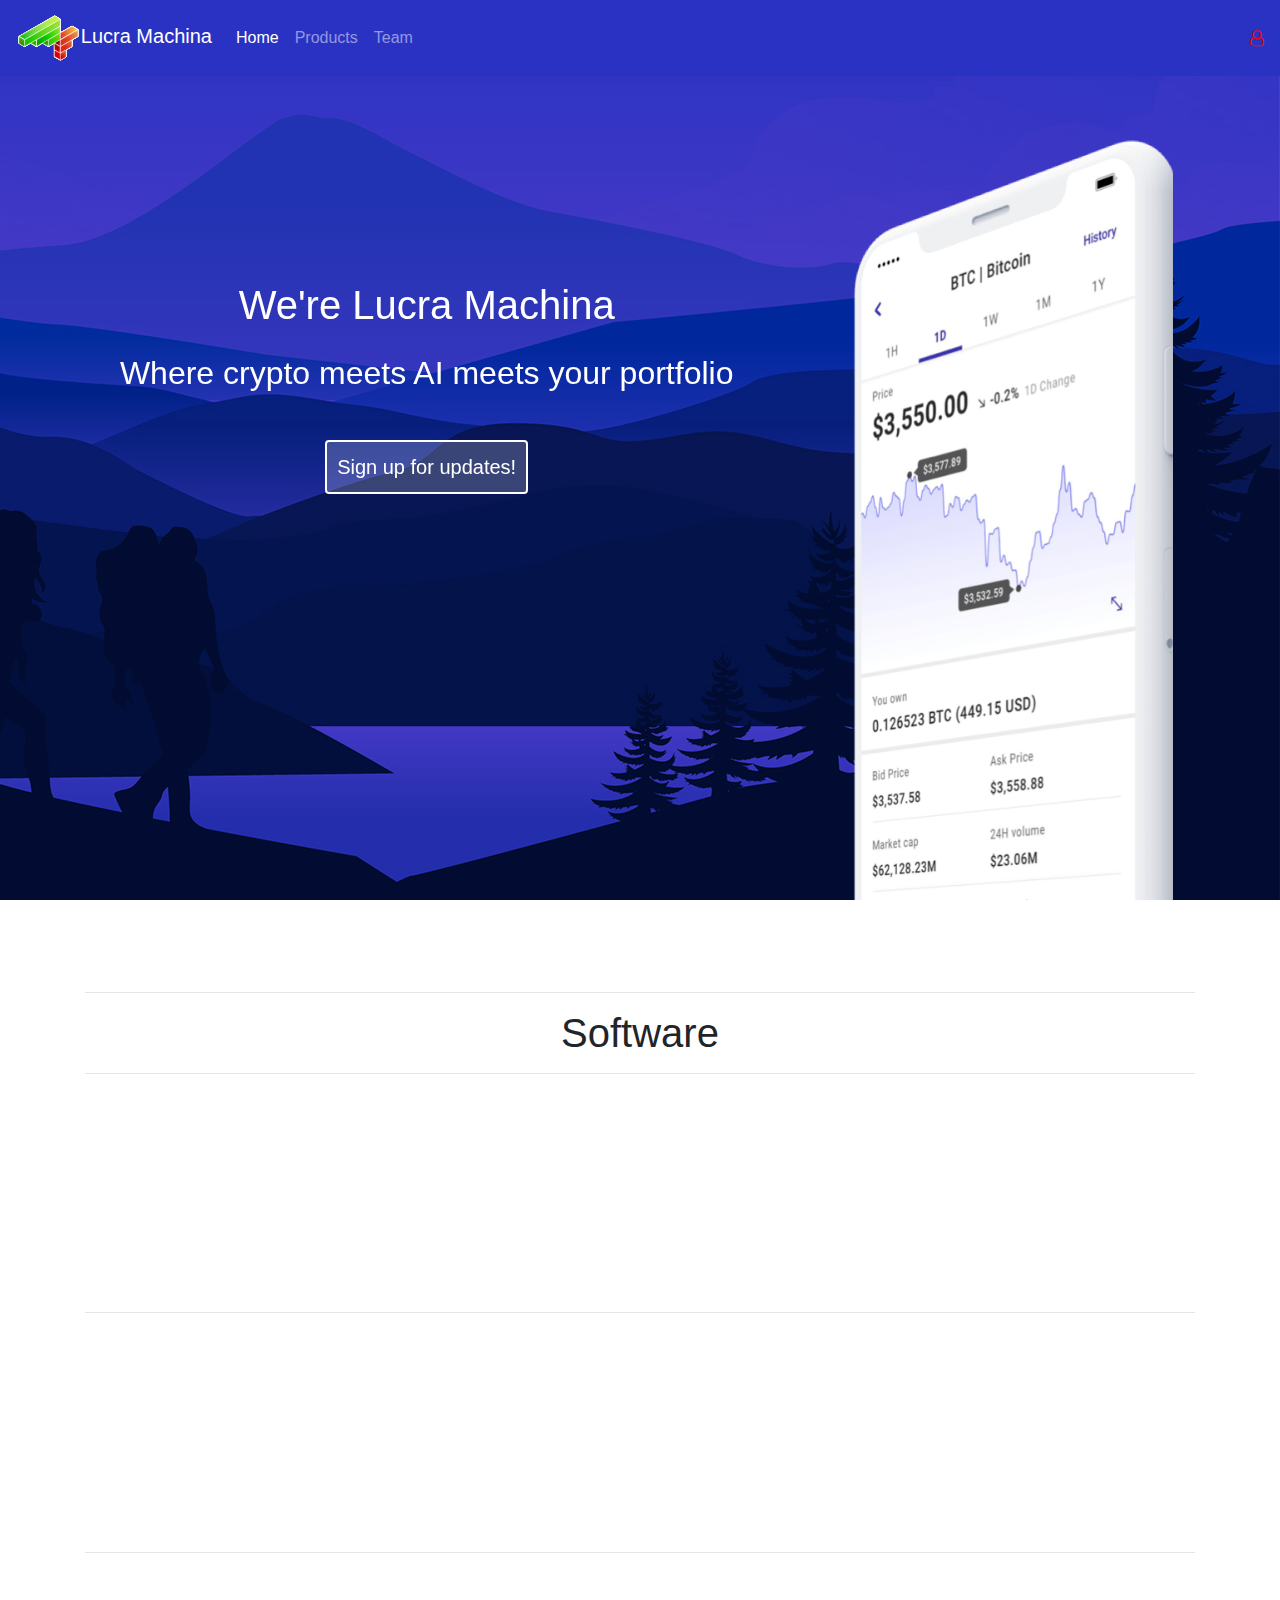
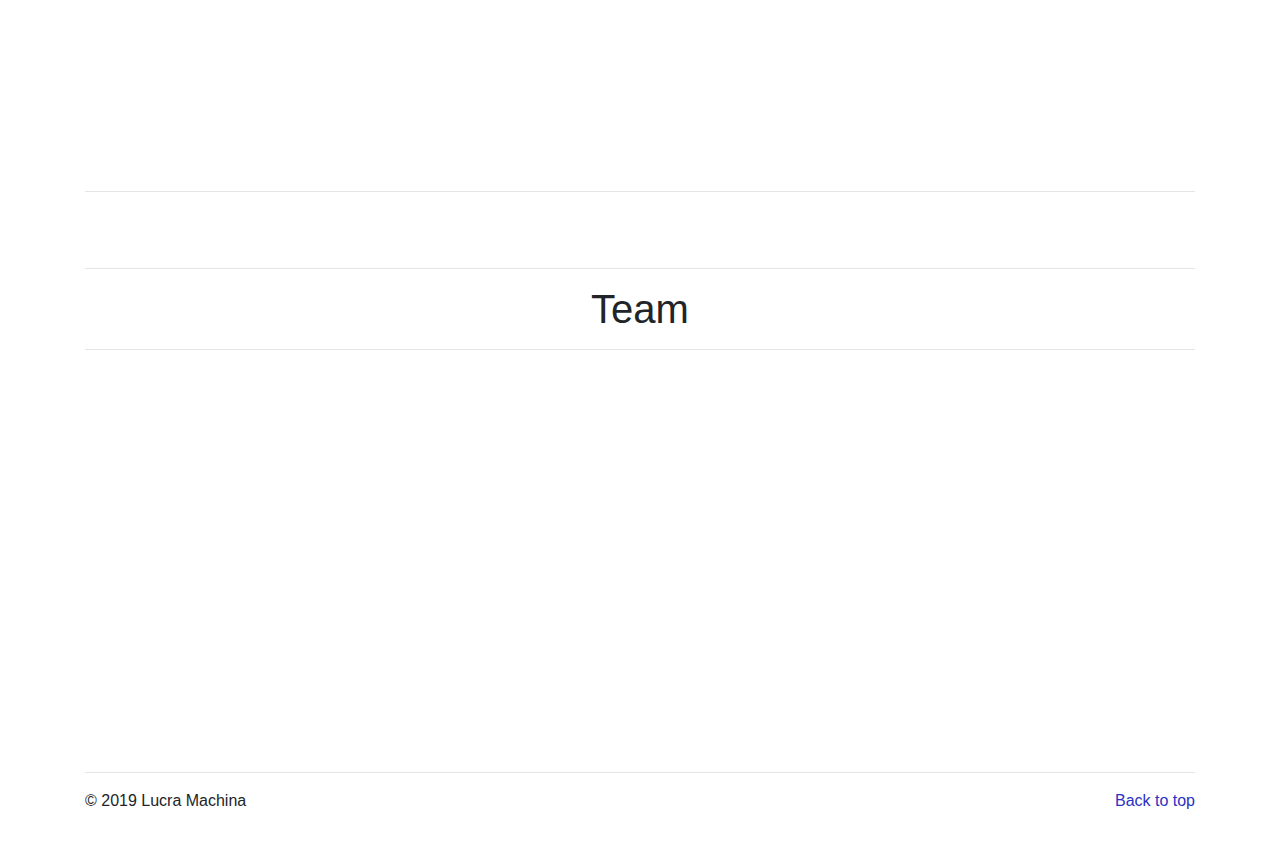
==== index.html @ 8caba49f "Landing Page Update #2" ====
<html lang="en">
	<head>
		<meta charset="utf-8">
		<meta name="viewport" content="width=device-width, initial-scale=1, shrink-to-fit=no">
		<meta name="description" content="">
		<meta name="author" content="">

    <title>Home</title>
    <link rel="apple-touch-icon" sizes="180x180" href="favicon/apple-touch-icon.png">
    <link rel="icon" type="image/png" sizes="32x32" href="favicon/favicon-32x32.png">
    <link rel="icon" type="image/png" sizes="16x16" href="favicon-16x16.png">
    <link rel="manifest" href="favicon/site.webmanifest">
    <link rel="mask-icon" href="favicon/safari-pinned-tab.svg" color="#000000">
    <meta name="msapplication-TileColor" content="#000000">
    <meta name="theme-color" content="#000000">

		<!-- Bootstrap core CSS -->
		<link href="https://stackpath.bootstrapcdn.com/bootstrap/4.3.1/css/bootstrap.min.css" rel="stylesheet">
		<link href="https://stackpath.bootstrapcdn.com/font-awesome/4.7.0/css/font-awesome.min.css" rel="stylesheet">
    <link href="css/style.css" rel="stylesheet">
    <link href="css/aos.css" rel="stylesheet">

  </head>
  <body>

    <header>
      <nav class="navbar navbar-expand-md navbar-dark fixed-top bg-dark">
        <a class="navbar-brand" href="#"><img id="icon" src="img/lucra-machina-icon.svg" alt="Lucra Machina Icon">Lucra Machina</a>
        <button class="navbar-toggler" type="button" data-toggle="collapse" data-target="#navbarCollapse" aria-controls="navbarCollapse" aria-expanded="false" aria-label="Toggle navigation">
          <span class="navbar-toggler-icon"></span>
        </button>
        <div class="collapse navbar-collapse" id="navbarCollapse">
          <ul class="navbar-nav mr-auto">
            <li class="nav-item active">
              <a class="nav-link" href="#">Home <span class="sr-only">(current)</span></a>
            </li>
            <li class="nav-item">
              <a class="nav-link" href="#products">Products</a>
            </li>
            <li class="nav-item">
              <a class="nav-link" href="#team">Team</a>
            </li>
          </ul>
		  <span class="navbar-text">
		  <a href="#"><i class="fa fa-user-o red" aria-hidden="true"></i></a>
		</span>
        </div>
      </nav>
    </header>

    <main role="main">
      <div class="container-fluid home banner">
          <img id="bannerImg" src="img/bg-5.jpg" alt="lexington skyline banner image">
          <!--<video autoplay muted loop id="myVideo">
            <source src="img/video3.mp4" type="video/mp4">
          </video>-->
        <div class="row">
          <div class="col-lg-8 text-center" data-aos="fade-up" data-aos-duration="1500">
            <!--<img src="img/lucra-machina-logo.svg" alt="Lucra Machina Logo">-->
            <h1>We're Lucra Machina</h1>
            <h2>Where crypto meets AI meets your portfolio</h2>
            <!-- Button trigger modal -->
            <button id="bannerBtn" type="button" class="btn btn-primary" data-toggle="modal" data-target="#mailchimpModal">
                Sign up for updates!
              </button>
          </div>
          <div class="col-lg-3 phone-banner" data-aos="fade-left" data-aos-duration="1500">
            <img src="img/phone_white_right.png" alt="phone app">
            <span class="clear"></span>
          </div>
        </div>
      </div>
        <!-- Modal -->
        <div class="modal fade" id="mailchimpModal" tabindex="-1" role="dialog" aria-labelledby="exampleModalCenterTitle" aria-hidden="true">
            <div class="modal-dialog modal-dialog-centered" role="document">
              <div class="modal-content">
                <div class="modal-header">
                  <h5 class="modal-title" id="exampleModalCenterTitle">Sign up for updates!</h5>
                  <button type="button" class="close" data-dismiss="modal" aria-label="Close">
                  <span aria-hidden="true">&times;</span>
                </button>
                </div>
                <div class="modal-body">
                  <!-- Begin Mailchimp Signup Form -->
                  <div id="mc_embed_signup">
                    <form action="https://gmail.us3.list-manage.com/subscribe/post?u=3cf8c7869e33efab6c618d358&amp;id=5ebe712c75" method="post" id="mc-embedded-subscribe-form" name="mc-embedded-subscribe-form" class="validate" target="_blank" novalidate>
                      <div id="mc_embed_signup_scroll">
                        <div class="indicates-required"><span class="asterisk">*</span> indicates required</div>
                        <div class="mc-field-group">
                          <label for="mce-EMAIL">Email Address  <span class="asterisk">*</span></label>
                          <input type="email" value="" name="EMAIL" class="required email" id="mce-EMAIL">
                        </div>
                        <div class="mc-field-group">
                          <label for="mce-FNAME">First Name </label>
                          <input type="text" value="" name="FNAME" class="" id="mce-FNAME">
                        </div>
                        <div class="mc-field-group">
                          <label for="mce-LNAME">Last Name </label>
                          <input type="text" value="" name="LNAME" class="" id="mce-LNAME">
                        </div>
                        <div id="mce-responses" class="clear">
                          <div class="response" id="mce-error-response" style="display:none"></div>
                          <div class="response" id="mce-success-response" style="display:none"></div>
                        </div>
                        <!-- real people should not fill this in and expect good things - do not remove this or risk form bot signups-->
                        <div style="position: absolute; left: -5000px;" aria-hidden="true"><input type="text" name="b_3cf8c7869e33efab6c618d358_5ebe712c75" tabindex="-1" value=""></div>
                        <div class="clear"><input type="submit" value="Subscribe" name="subscribe" id="mc-embedded-subscribe" class="button btn btn-secondary"></div>
                      </div>
                    </form>
                  </div>
                  <script type='text/javascript' src='https://s3.amazonaws.com/downloads.mailchimp.com/js/mc-validate.js'></script>
                  <script type='text/javascript'>
                    (function($) {
                      window.fnames = new Array();
                      window.ftypes = new Array();
                      fnames[0] = 'EMAIL';
                      ftypes[0] = 'email';
                      fnames[1] = 'FNAME';
                      ftypes[1] = 'text';
                      fnames[2] = 'LNAME';
                      ftypes[2] = 'text';
                      fnames[4] = 'PHONE';
                      ftypes[4] = 'phone';
                    }(jQuery));
                    var $mcj = jQuery.noConflict(true);
                  </script>
                  <!--End mc_embed_signup-->
        
                </div>
        
              </div>
            </div>
          </div>
          <!-- end modal -->

      <div id="products" class="container">
        
		<!-- START THE FEATURETTES -->
		<hr class="featurette-divider">
		
		<h1 class="text-center featurette-heading">Software</h1>
		
        <hr class="featurette-divider">

        <div class="row featurette" data-aos="fade-right" data-aos-duration="1500">
		  <div class="col-md-4">
		  <a href="#one">
            <img class="featurette-image img-fluid mx-auto" src="img/img1.jpg" style="max-width: 300px;height: 200px;">
			</a>
			<a href="#_" class="lb" id="one">
			  <img src="img/img1.jpg">
			</a>
          </div>
          <div class="col-md-8">
            <h2 class="featurette-heading">Advanced Arb-Bot <span class="text-muted">v3.22</span></h2>
            <p class="lead">Donec ullamcorper nulla non metus auctor fringilla. Vestibulum id ligula porta felis euismod semper. Praesent commodo cursus magna, vel scelerisque nisl consectetur. Fusce dapibus, tellus ac cursus commodo.</p>
			<p><a class="btn btn-secondary" href="products/product1.html" role="button">View details »</a></p>
          </div>

        </div>

        <hr class="featurette-divider">
	
        <div class="row featurette" data-aos="fade-left" data-aos-duration="1500">
		   <div class="col-md-4 order-md-1">
			<a href="#two">
            <img class="featurette-image img-fluid mx-auto" src="img/img2.jpg" style="height: 200px;">
			</a>
			<a href="#_" class="lb" id="two">
			  <img src="img/img2.jpg">
			</a>
          </div>
          <div class="col-md-8 order-md-2">
            <h2 class="featurette-heading">Swing Trade Bot <span class="text-muted">v1.47</span></h2>
            <p class="lead">Donec ullamcorper nulla non metus auctor fringilla. Vestibulum id ligula porta felis euismod semper. Praesent commodo cursus magna, vel scelerisque nisl consectetur. Fusce dapibus, tellus ac cursus commodo.</p>
			<p><a class="btn btn-secondary" href="products/product2.html" role="button">View details »</a></p>
          </div>
        </div>

        <hr class="featurette-divider">

        <div class="row featurette" data-aos="fade-right" data-aos-duration="1500">
		  <div class="col-md-4">
			<a href="#three">
				<img class="featurette-image img-fluid mx-auto" src="img/img3.jpg" style="height: 200px;">
			</a>
			<a href="#_" class="lb" id="three">
			  <img src="img/img3.jpg">
			</a>
          </div>
          <div class="col-md-8">
            <h2 class="featurette-heading">Trade Boost <span class="text-muted">v2.37</span></h2>
            <p class="lead">Donec ullamcorper nulla non metus auctor fringilla. Vestibulum id ligula porta felis euismod semper. Praesent commodo cursus magna, vel scelerisque nisl consectetur. Fusce dapibus, tellus ac cursus commodo.</p>
			<p><a class="btn btn-secondary" href="products/product3.html" role="button">View details »</a></p>
          </div>
        </div>

        <hr class="featurette-divider">

        <!-- /END THE FEATURETTES -->	  
	  </div>
	  
	  <div id="team" class="container marketing">
	   <hr class="featurette-divider">
		<h1 class="text-center featurette-heading">Team</h1>
		
        <hr class="featurette-divider">
        <!-- Three columns of text below the carousel -->
        <div class="row">
          <div class="col-lg-5" data-aos="fade-up" data-aos-delay="0" data-aos-duration="1000">
            <img class="rounded-circle" src="img/brian-carlson-avatar.jpg" alt="Brian Carlson portrait" width="140" height="140">
            <h3>Brian “The Robot” Carlson - CEO</h3>
            <p>Programmer by trade and it’s likely that you’ve interacted with software he’s worked on. He’s written code for physicists, psychologists, civil engineers, medical data researchers, 
              federal court systems, jet engine designers, and data analytics for grocery chains. With an emphasis in algorithms, artificial intelligence, and machine learning, he’s made a living from finding patterns across disconnected fields and developing software around those common threads.</p>
            <!--<p><a class="btn btn-secondary" href="#" role="button">View details »</a></p>-->
          </div><!-- /.col-lg-4 -->
          <div class="col-lg-2"></div>
          <div class="col-lg-5" data-aos="fade-up" data-aos-delay="250" data-aos-duration="1000">
            <img class="rounded-circle" src="img/Megan-Reinhart-avatar.jpg" alt="Megan Reinhart portrait" width="140" height="140">
            <h3>Megan Reinhart - COO</h3>
            <p>Mechanical engineer with a working background knowledge of crypto. Studied abroad at the world’s leading university in blockchain and cryptocurrency technology, University of Nicosia in Cyprus for a semester. 
              They were the first university to accept tuition and other fees in bitcoin. That’s where I was first introduced to blockchain and developed an interest in the technology.</p>
            <!--<p><a class="btn btn-secondary" href="#" role="button">View details »</a></p>-->
          </div><!-- /.col-lg-4 -->
          <!--<div class="col-lg-4" data-aos="fade-up" data-aos-delay="500" data-aos-duration="1000">
            <img class="rounded-circle" src="img/avatar2.jpg" alt="Generic placeholder image" width="140" height="140">
            <h3>John Doe</h3>
            <p>Donec sed odio dui. Cras justo odio, dapibus ac facilisis in, egestas eget quam. Vestibulum id ligula porta felis euismod semper. Fusce dapibus, tellus ac cursus commodo, tortor mauris condimentum nibh, ut fermentum massa justo.</p>
            <p><a class="btn btn-secondary" href="#" role="button">View details »</a></p>
          </div--><!-- /.col-lg-4 -->
        
        </div><!-- /.row -->


        

      </div><!-- /.container -->


      <!-- FOOTER -->
      <footer class="container">
	  <hr class="featurette-divider">
        <p class="float-right"><a href="#">Back to top</a></p>
        <p>© 2019 Lucra Machina</p>
      </footer>
    </main>
<!--
	<script>
		(function() {
			var vid = document.getElementById("myVideo");
			vid.playbackRate = 0.6;
		})();
	</script>
-->
  <script src="https://code.jquery.com/jquery-3.2.1.slim.min.js"></script>
  <script src="https://stackpath.bootstrapcdn.com/bootstrap/4.3.1/js/bootstrap.min.js"></script>
  <script src="js/aos.js"></script>
  <script>
    AOS.init();
  </script>

  



</body>
</html>
---- css/style.css ----
* {
	outline: none!important;
}

*:focus {
	outline: none!important;
}

html {
	scroll-behavior: smooth;
	overflow-x: hidden;
}
#icon {
	height:50px;
}
#myVideo, #bannerImg {
	position:absolute;
	right: 0;
	bottom: 0;
	min-width: 100%; 
	min-height: 100%;
}

main {
	margin-top:56px;
}

.red {
	color:red;
}

.banner {
	min-height: calc(100vh - 56px);
	color: #fff;
}

.banner h1 {
	margin-top: 25vh;
	margin-bottom: 25px;
}

button#bannerBtn {
	background-color: rgba(255,255,255,0.2);
    border-color: #fff;
    border-width: 2px;
    padding: 10px;
    font-size: 20px;
    margin-top: 40px;
}

button#bannerBtn:hover {
    background-color: #020b32;
}

.bannerbtn {
	padding:15px;
	border-radius: 5px;
	background: #2932c2;
	color:#fff;
	font-size: 20px;
	border:2px solid #000;
}

.bannerbtn:hover {
	color:#fff;
	text-decoration: none;
}

.phone-banner {
	position: relative;
	vertical-align: bottom;
	display: table-cell;
	overflow:hidden;
	height: calc(100vh - 56px);
}
.phone-banner img{
	position: absolute;
    left: 0;
    bottom: 0;
	vertical-align: bottom;
	max-height: 90%;
}

span.clear { clear: left; display: block; }

.bg-dark {
    background-color: #2932c2!important;
}

.bg-transparent {
	background-color:transparent!important;
}

#products {
	padding-top: 76px;
}

.rounded-circle {
    border-radius: 50%!important;
    margin: 0 auto;
    display: block;
	border:solid 4px #2932c2;
}

.lb {
	display: none;
	position: fixed!important;
	z-index: 999;
	width: 100%;
	height: 100%;
	top: 0;
	left: 0;
	background: rgba(0,0,0,0.8);
  text-align:center;
}

.lb img {
	max-width: 90%;
	max-height: 80%;
	margin-top: 76px;
}

.lb:target {
	outline: none;
	display: block;
}

a.lb:hover {cursor:default;}
img:hover {cursor:pointer;}


#team {
	margin-top:76px;
}

#productBreadcrumb {
	margin-top:20px;
}

a {
	color:#2932c2;
}

a:hover {
	color: #2932c2;
}

#productPage {
	margin-top: 86px;
}

.price {
	font-weight: bold;
	font-size:30px;
}

#specTable {
	max-width:600px;
}

.form-control:focus {
	box-shadow: none!important;
}

#addToCartBtn {
	width:100%!important;
	background: #2932c2!important;
	border-color: #000;
	line-height: 35px;
}

#addToCartBtn:hover {
	background: #2932c2!important;
}

#addToCartBtn:focus {
	box-shadow: none;
}

#description {
	margin-top:30px;
}

div#mc_embed_signup input {
    width: 100%;
    margin-bottom: 10px;
}

div#mc_embed_signup input[type="submit"] {
	margin-bottom:0px;
}

.indicates-required {
    float: right;
    font-size: 12px;
}
/*#F20505*/
/*#FF9A08*/
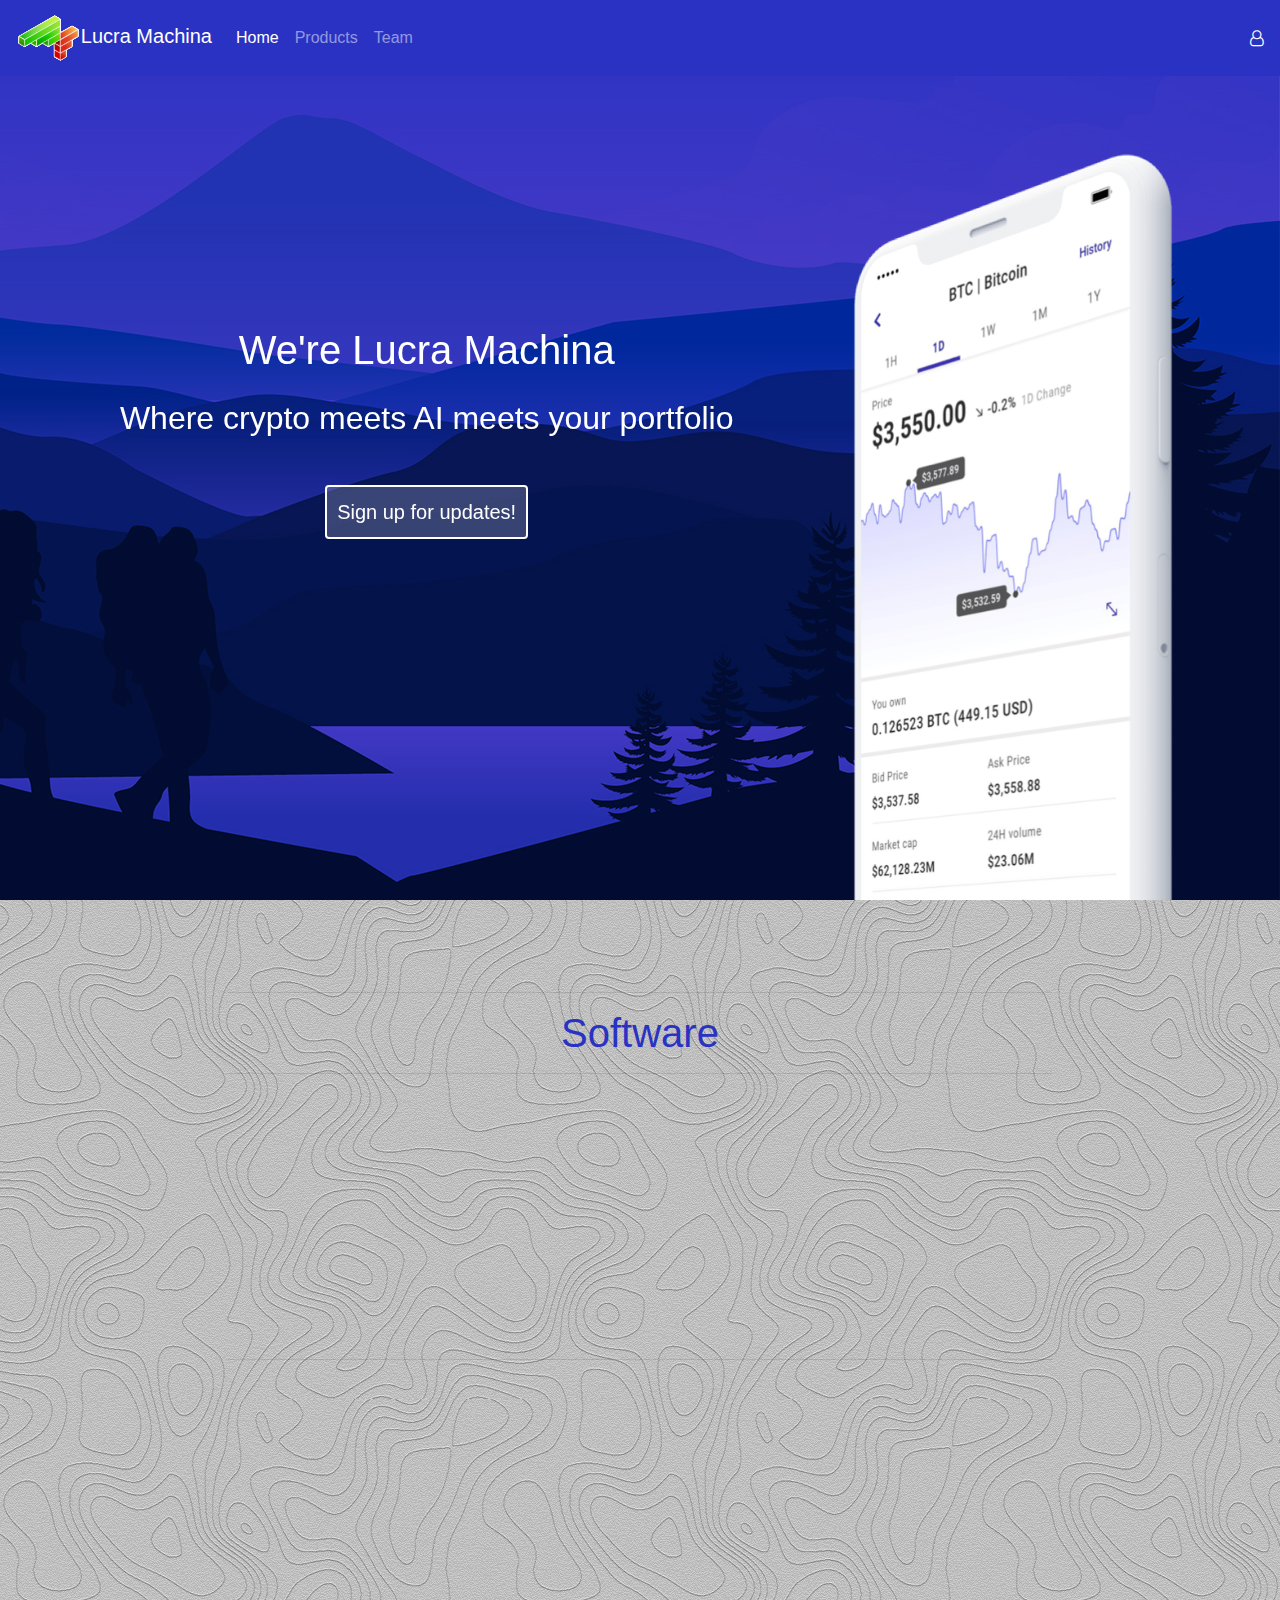
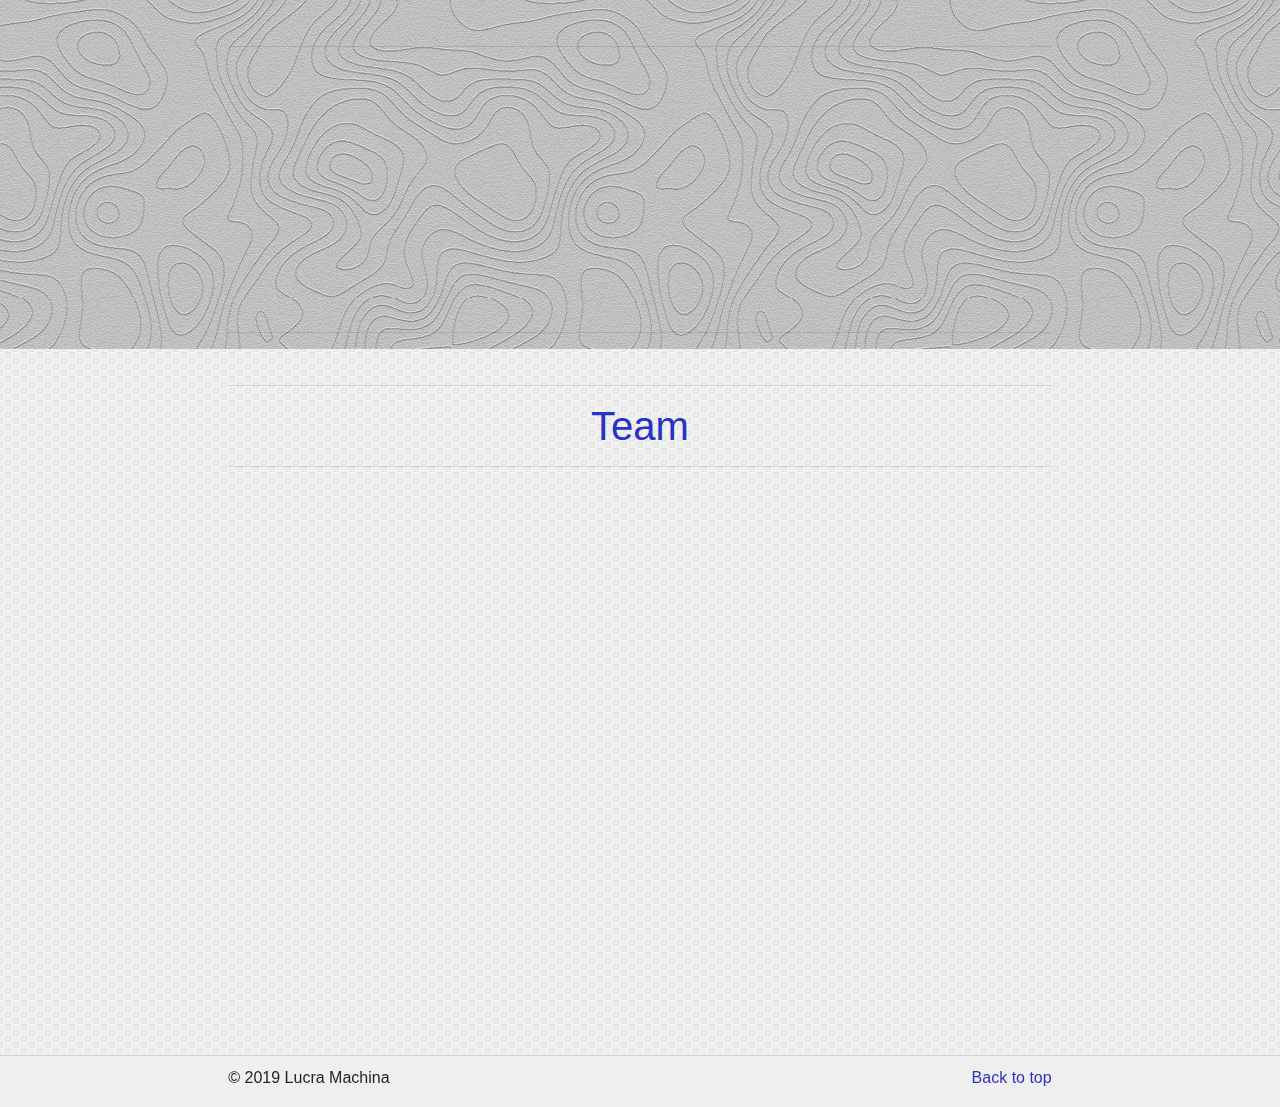
==== commit 19136a29: "Update From Live Site" ====
--- a/index.html
+++ b/index.html
@@ -1,7 +1,7 @@
 <html lang="en">
 	<head>
 		<meta charset="utf-8">
-		<meta name="viewport" content="width=device-width, initial-scale=1, shrink-to-fit=no">
+		<meta name="viewport" content="width=device-width, initial-scale=1.0">
 		<meta name="description" content="">
 		<meta name="author" content="">
 
@@ -42,7 +42,7 @@
             </li>
           </ul>
 		  <span class="navbar-text">
-		  <a href="#"><i class="fa fa-user-o red" aria-hidden="true"></i></a>
+		  <a href="#"><i class="fa fa-user-o white" aria-hidden="true"></i></a>
 		</span>
         </div>
       </nav>
@@ -133,8 +133,10 @@
           </div>
           <!-- end modal -->
 
-      <div id="products" class="container">
-        
+      <div id="products" class="container-fluid">
+        <div class="row">
+          <div class="col-lg-2"></div>
+          <div class="col-lg-8">
 		<!-- START THE FEATURETTES -->
 		<hr class="featurette-divider">
 		
@@ -143,15 +145,15 @@
         <hr class="featurette-divider">
 
         <div class="row featurette" data-aos="fade-right" data-aos-duration="1500">
-		  <div class="col-md-4">
+		  <div class="col-md-4 order-md-1">
 		  <a href="#one">
-            <img class="featurette-image img-fluid mx-auto" src="img/img1.jpg" style="max-width: 300px;height: 200px;">
+            <img class="featurette-image img-fluid mx-auto" src="img/img1.jpg" style="width:100%;max-width: 300px;height: 200px;">
 			</a>
 			<a href="#_" class="lb" id="one">
 			  <img src="img/img1.jpg">
 			</a>
           </div>
-          <div class="col-md-8">
+          <div class="col-md-8 order-md-2">
             <h2 class="featurette-heading">Advanced Arb-Bot <span class="text-muted">v3.22</span></h2>
             <p class="lead">Donec ullamcorper nulla non metus auctor fringilla. Vestibulum id ligula porta felis euismod semper. Praesent commodo cursus magna, vel scelerisque nisl consectetur. Fusce dapibus, tellus ac cursus commodo.</p>
 			<p><a class="btn btn-secondary" href="products/product1.html" role="button">View details »</a></p>
@@ -198,26 +200,34 @@
         <hr class="featurette-divider">
 
         <!-- /END THE FEATURETTES -->	  
-	  </div>
+    
+        </div>
+      </div>
+      </div>
 	  
-	  <div id="team" class="container marketing">
+	  <div id="team" class="container-fluid marketing">
+      <div class="row">
+          <div class="col-lg-2"></div>
+      <div class="col-lg-8">
 	   <hr class="featurette-divider">
 		<h1 class="text-center featurette-heading">Team</h1>
 		
         <hr class="featurette-divider">
         <!-- Three columns of text below the carousel -->
         <div class="row">
-          <div class="col-lg-5" data-aos="fade-up" data-aos-delay="0" data-aos-duration="1000">
+          <div class="col-lg-5 teamMember" data-aos="fade-up" data-aos-delay="0" data-aos-duration="1000">
             <img class="rounded-circle" src="img/brian-carlson-avatar.jpg" alt="Brian Carlson portrait" width="140" height="140">
-            <h3>Brian “The Robot” Carlson - CEO</h3>
+            <h3>Brian Carlson - CEO</h3>
+            <hr>
             <p>Programmer by trade and it’s likely that you’ve interacted with software he’s worked on. He’s written code for physicists, psychologists, civil engineers, medical data researchers, 
               federal court systems, jet engine designers, and data analytics for grocery chains. With an emphasis in algorithms, artificial intelligence, and machine learning, he’s made a living from finding patterns across disconnected fields and developing software around those common threads.</p>
             <!--<p><a class="btn btn-secondary" href="#" role="button">View details »</a></p>-->
           </div><!-- /.col-lg-4 -->
           <div class="col-lg-2"></div>
-          <div class="col-lg-5" data-aos="fade-up" data-aos-delay="250" data-aos-duration="1000">
+          <div class="col-lg-5 teamMember" data-aos="fade-up" data-aos-delay="250" data-aos-duration="1000">
             <img class="rounded-circle" src="img/Megan-Reinhart-avatar.jpg" alt="Megan Reinhart portrait" width="140" height="140">
             <h3>Megan Reinhart - COO</h3>
+            <hr>
             <p>Mechanical engineer with a working background knowledge of crypto. Studied abroad at the world’s leading university in blockchain and cryptocurrency technology, University of Nicosia in Cyprus for a semester. 
               They were the first university to accept tuition and other fees in bitcoin. That’s where I was first introduced to blockchain and developed an interest in the technology.</p>
             <!--<p><a class="btn btn-secondary" href="#" role="button">View details »</a></p>-->
@@ -234,14 +244,21 @@
 
         
 
-      </div><!-- /.container -->
+      
+      </div>
+    </div>
+    </div><!-- /.container -->
 
 
       <!-- FOOTER -->
-      <footer class="container">
-	  <hr class="featurette-divider">
-        <p class="float-right"><a href="#">Back to top</a></p>
-        <p>© 2019 Lucra Machina</p>
+      <footer class="container-fluid">
+        <div class="row">
+          <div class="col-lg-2"></div>
+          <div class="col-lg-8">
+            <p class="float-right"><a href="#">Back to top</a></p>
+            <p>© 2019 Lucra Machina</p>
+          </div>
+        <div>
       </footer>
     </main>
 <!--
--- a/css/style.css
+++ b/css/style.css
@@ -9,6 +9,10 @@
 html {
 	scroll-behavior: smooth;
 	overflow-x: hidden;
+}
+body {
+	background-color: #020b32!important;
+	overflow-x:hidden;
 }
 #icon {
 	height:50px;
@@ -23,19 +27,30 @@
 
 main {
 	margin-top:56px;
+	overflow:hidden;
+	min-height:90vh;
+}
+.purple {
+	color:#2932c2;
+}
+header nav {
+	width:100%;
+	max-width:100vw;
 }
 
 .red {
 	color:red;
 }
-
+.white {
+	color:#fff;
+}
 .banner {
 	min-height: calc(100vh - 56px);
 	color: #fff;
 }
 
 .banner h1 {
-	margin-top: 25vh;
+	margin-top: 30vh;
 	margin-bottom: 25px;
 }
 
@@ -79,6 +94,7 @@
     bottom: 0;
 	vertical-align: bottom;
 	max-height: 90%;
+	max-width: 100%;
 }
 
 span.clear { clear: left; display: block; }
@@ -92,7 +108,42 @@
 }
 
 #products {
-	padding-top: 76px;
+    padding-top: 76px;
+	background: url(../img/cartographer.png);
+	background-color:#fff;
+}
+
+h1.featurette-heading {
+	color: #2932c2;
+}
+
+.row.featurette {
+    padding-left: 10px;
+    padding-right: 10px;
+    padding-top: 10px;
+    padding-bottom: 7px;
+    background: #fff;
+	border-radius: 8px;
+	zoom: 1;
+	width:100%;
+	margin-left:0;
+	-webkit-transition: zoom 2s; /* Safari prior 6.1 */
+  	transition: width 2s, margin-left 2s;
+}
+
+.row.featurette:hover {
+    zoom: 1.25;
+    width: 125%;
+	margin-left: calc(100vw - 208%);
+	-webkit-box-shadow: 0px 3px 29px 11px rgba(0,0,0,0.5);
+	-moz-box-shadow: 0px 3px 29px 11px rgba(0,0,0,0.5);
+	box-shadow: 0px 3px 29px 11px rgba(0,0,0,0.5);
+}
+
+.teamMember {
+	background: #fff;
+	border-radius: 8px;
+	margin-top:15px;
 }
 
 .rounded-circle {
@@ -100,6 +151,8 @@
     margin: 0 auto;
     display: block;
 	border:solid 4px #2932c2;
+	margin-bottom:15px;
+	margin-top:15px;
 }
 
 .lb {
@@ -130,7 +183,14 @@
 
 
 #team {
-	margin-top:76px;
+	padding-top:20px;
+	background: url(../img/circles.png);
+	background-color:#fff;
+	padding-bottom:40px;
+}
+
+#team h3 {
+	text-align: center;
 }
 
 #productBreadcrumb {
@@ -195,4 +255,98 @@
     font-size: 12px;
 }
 /*#F20505*/
-/*#FF9A08*/+/*#FF9A08*/
+
+#product {
+	background: #fff;
+    padding-top: 1px;
+    margin-bottom: 20px;
+    border-radius: 8px;
+}
+.tab-content {
+	background: #fff;
+	padding:5px;
+}
+
+#description {
+	margin-bottom:20px;
+}
+
+
+
+footer {
+	float:left;
+    width: 100%;
+    height: 52px;
+	background-color:#efefef;
+	padding-top:10px;
+	border-top: 1px solid rgba(0,0,0,.1);
+}
+
+/* Large Devices, Wide Screens */
+@media only screen and (max-width : 1200px) {
+	.row.featurette:hover {
+		zoom: 1;
+		width: 100%;
+		margin-left: 0;
+		-webkit-box-shadow: none;
+		-moz-box-shadow: none;
+		box-shadow: none;
+	}
+}
+
+/* Medium Devices, Desktops */
+@media only screen and (max-width : 992px) {
+	.phone-banner {
+		text-align: center;
+	}
+	.phone-banner img {
+		position: absolute;
+		left: 40%;
+		bottom: 0;
+		vertical-align: bottom;
+		max-height: 90%;
+	}
+	
+	.row.featurette:hover {
+		zoom: 1;
+		width: 100%;
+		margin-left: 0;
+		-webkit-box-shadow: none;
+		-moz-box-shadow: none;
+		box-shadow: none;
+	}
+}
+
+ /* Small Devices, Tablets */
+ @media only screen and (max-width : 768px) {
+	.phone-banner img {
+		position: absolute;
+		left: 20%;
+		bottom: 0;
+		vertical-align: bottom;
+		max-height: 90%;
+	}
+
+	.banner h1 {
+		margin-top: 5vh;
+		margin-bottom: 25px;
+	}
+}
+
+
+/* Extra Small Devices, Phones */ 
+@media only screen and (max-width : 480px) {
+	.phone-banner img {
+		position: absolute;
+		left: 10%;
+		bottom: 0;
+		vertical-align: bottom;
+		max-height: 90%;
+	}
+
+	.banner h1 {
+		margin-top: 5vh;
+		margin-bottom: 25px;
+	}
+}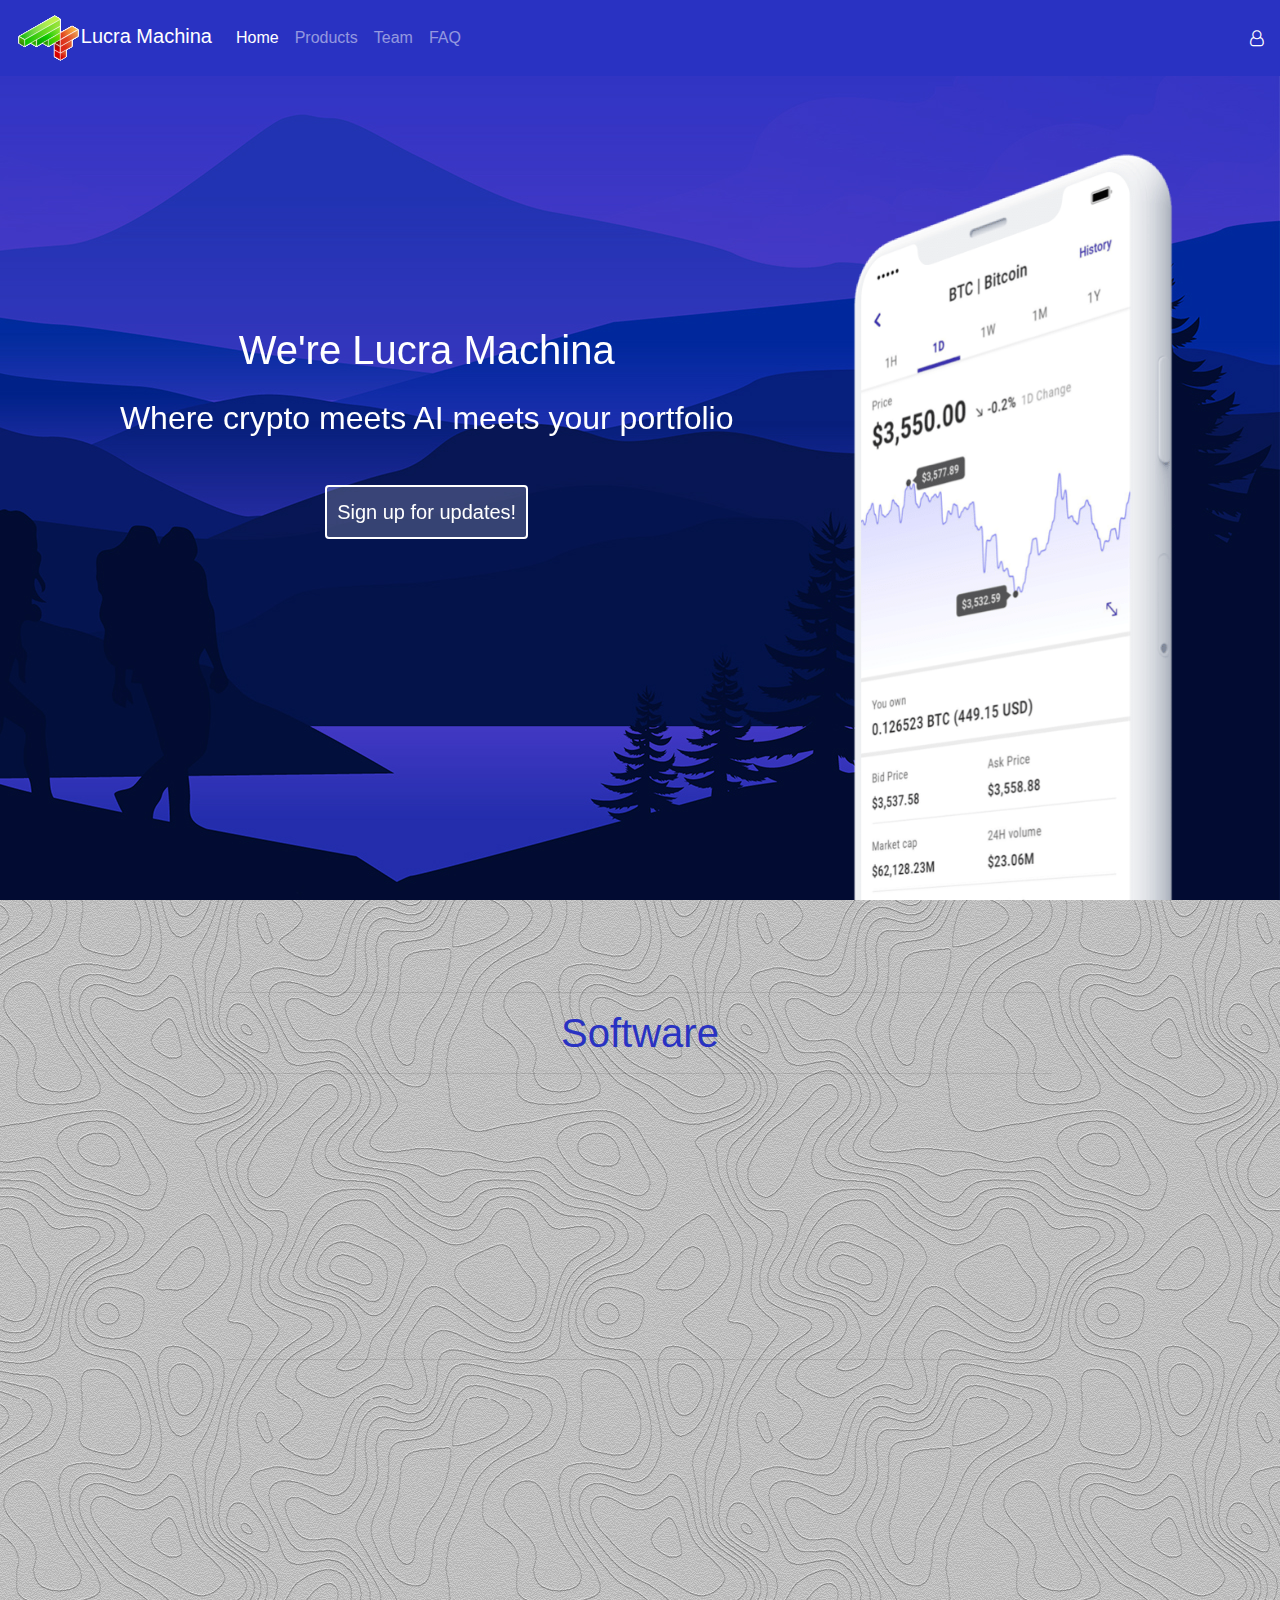
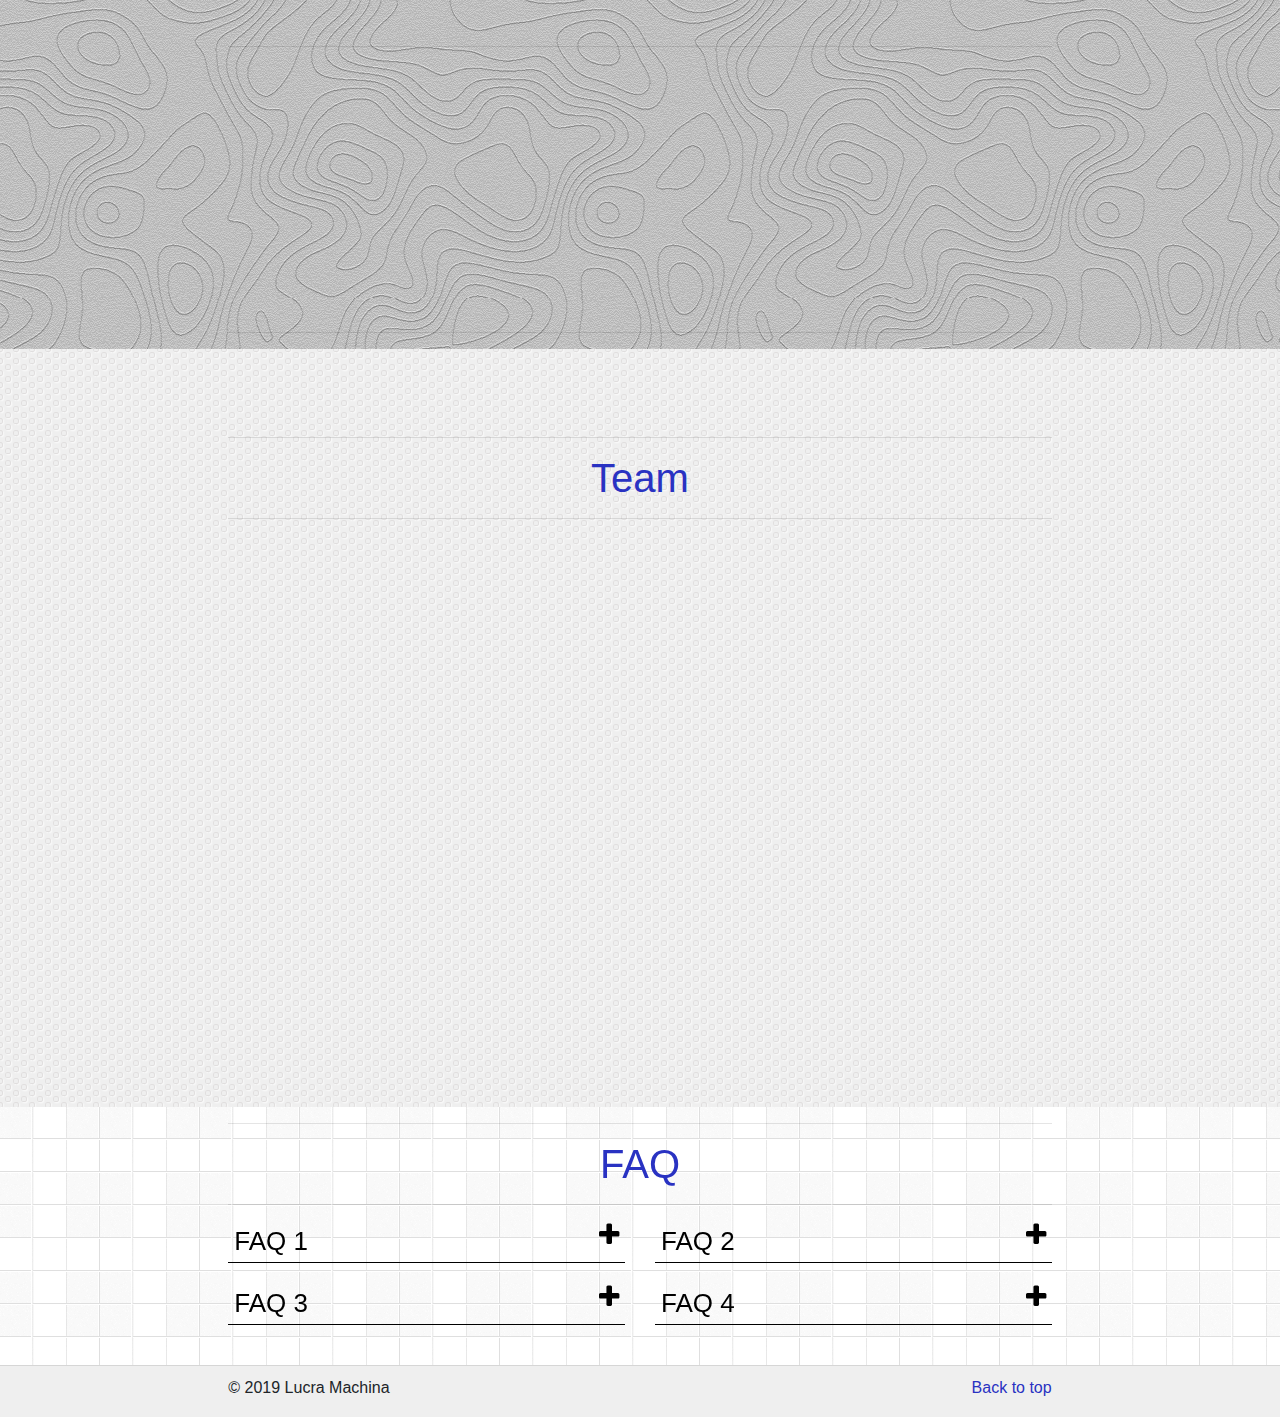
==== commit 08935bce: "FAQ Update" ====
--- a/index.html
+++ b/index.html
@@ -39,6 +39,9 @@
             </li>
             <li class="nav-item">
               <a class="nav-link" href="#team">Team</a>
+            </li>
+            <li class="nav-item">
+                <a class="nav-link" href="#faq">FAQ</a>
             </li>
           </ul>
 		  <span class="navbar-text">
@@ -249,6 +252,62 @@
     </div>
     </div><!-- /.container -->
 
+    <div id="faq" class="container-fluid marketing">
+      <div class="row">
+        <div class="col-lg-2"></div>
+        <div class="col-lg-8">
+          <hr class="featurette-divider">
+          <h1 class="text-center featurette-heading">FAQ</h1>
+          <hr class="featurette-divider">
+          <div class="col-lg-12">
+
+            <div class="row">
+              <div class="col-lg-6 PL-0">
+                <button class="faq-title" type="button" data-toggle="collapse" data-target="#multiCollapseExample1" aria-expanded="false" aria-controls="multiCollapseExample1">FAQ 1 <i class="fa fa-plus"></i></button>
+                <div class="collapse multi-collapse" id="multiCollapseExample1">
+                  <div class="card card-body">
+                    Anim pariatur cliche reprehenderit, enim eiusmod high life accusamus terry richardson ad squid. Nihil anim keffiyeh helvetica, craft beer labore wes anderson cred nesciunt sapiente ea proident.
+                  </div>
+                </div>
+              </div>
+              
+              <div class="col-lg-6 PR-0">
+                <button class="faq-title" type="button" data-toggle="collapse" data-target="#multiCollapseExample2" aria-expanded="false" aria-controls="multiCollapseExample2">FAQ 2 <i class="fa fa-plus"></i></button>
+                <div class="collapse multi-collapse" id="multiCollapseExample2">
+                  <div class="card card-body">
+                    Anim pariatur cliche reprehenderit, enim eiusmod high life accusamus terry richardson ad squid. Nihil anim keffiyeh helvetica, craft beer labore wes anderson cred nesciunt sapiente ea proident.
+                  </div>
+                </div>
+              </div>
+            </div>
+
+            <div class="row">
+                <div class="col-lg-6 PL-0">
+                  <button class="faq-title" type="button" data-toggle="collapse" data-target="#multiCollapseExample3" aria-expanded="false" aria-controls="multiCollapseExample3">FAQ 3 <i class="fa fa-plus"></i></button>
+                  <div class="collapse multi-collapse" id="multiCollapseExample3">
+                    <div class="card card-body">
+                      Anim pariatur cliche reprehenderit, enim eiusmod high life accusamus terry richardson ad squid. Nihil anim keffiyeh helvetica, craft beer labore wes anderson cred nesciunt sapiente ea proident.
+                    </div>
+                  </div>
+                </div>
+                
+                <div class="col-lg-6 PR-0">
+                  <button class="faq-title" type="button" data-toggle="collapse" data-target="#multiCollapseExample4" aria-expanded="false" aria-controls="multiCollapseExample4">FAQ 4 <i class="fa fa-plus"></i></button>
+                  <div class="collapse multi-collapse" id="multiCollapseExample4">
+                    <div class="card card-body">
+                      Anim pariatur cliche reprehenderit, enim eiusmod high life accusamus terry richardson ad squid. Nihil anim keffiyeh helvetica, craft beer labore wes anderson cred nesciunt sapiente ea proident.
+                    </div>
+                  </div>
+                </div>
+              </div>
+
+          </div>
+
+
+        </div>
+      </div>
+    </div>
+
 
       <!-- FOOTER -->
       <footer class="container-fluid">
@@ -276,6 +335,15 @@
     AOS.init();
   </script>
 
+<script>
+  $(document).ready(function(){
+    $(".faq-title").click(function(){
+      $(this).children().toggleClass("fa-plus");
+      $(this).children().toggleClass("fa-minus");
+    });
+  });
+  </script>
+
   
 
 
--- a/css/style.css
+++ b/css/style.css
@@ -183,7 +183,7 @@
 
 
 #team {
-	padding-top:20px;
+	padding-top:72px;
 	background: url(../img/circles.png);
 	background-color:#fff;
 	padding-bottom:40px;
@@ -272,6 +272,33 @@
 	margin-bottom:20px;
 }
 
+#faq {
+	background: url("../img/batthern.png");
+	background-color:#fff;
+	padding-bottom: 20px;
+}
+
+.faq-body {
+	height: 0;
+    overflow: hidden;
+}
+
+.faq-body-open {
+	height:auto;
+}
+.faq-title {
+	background: none;
+    border: none;
+    font-size: 26px;
+    width: 100%;
+    text-align: left;
+    border-bottom: 1px solid #000;
+	margin-bottom: 20px;
+}
+
+.faq-title > i {
+    float: right;
+}
 
 
 footer {
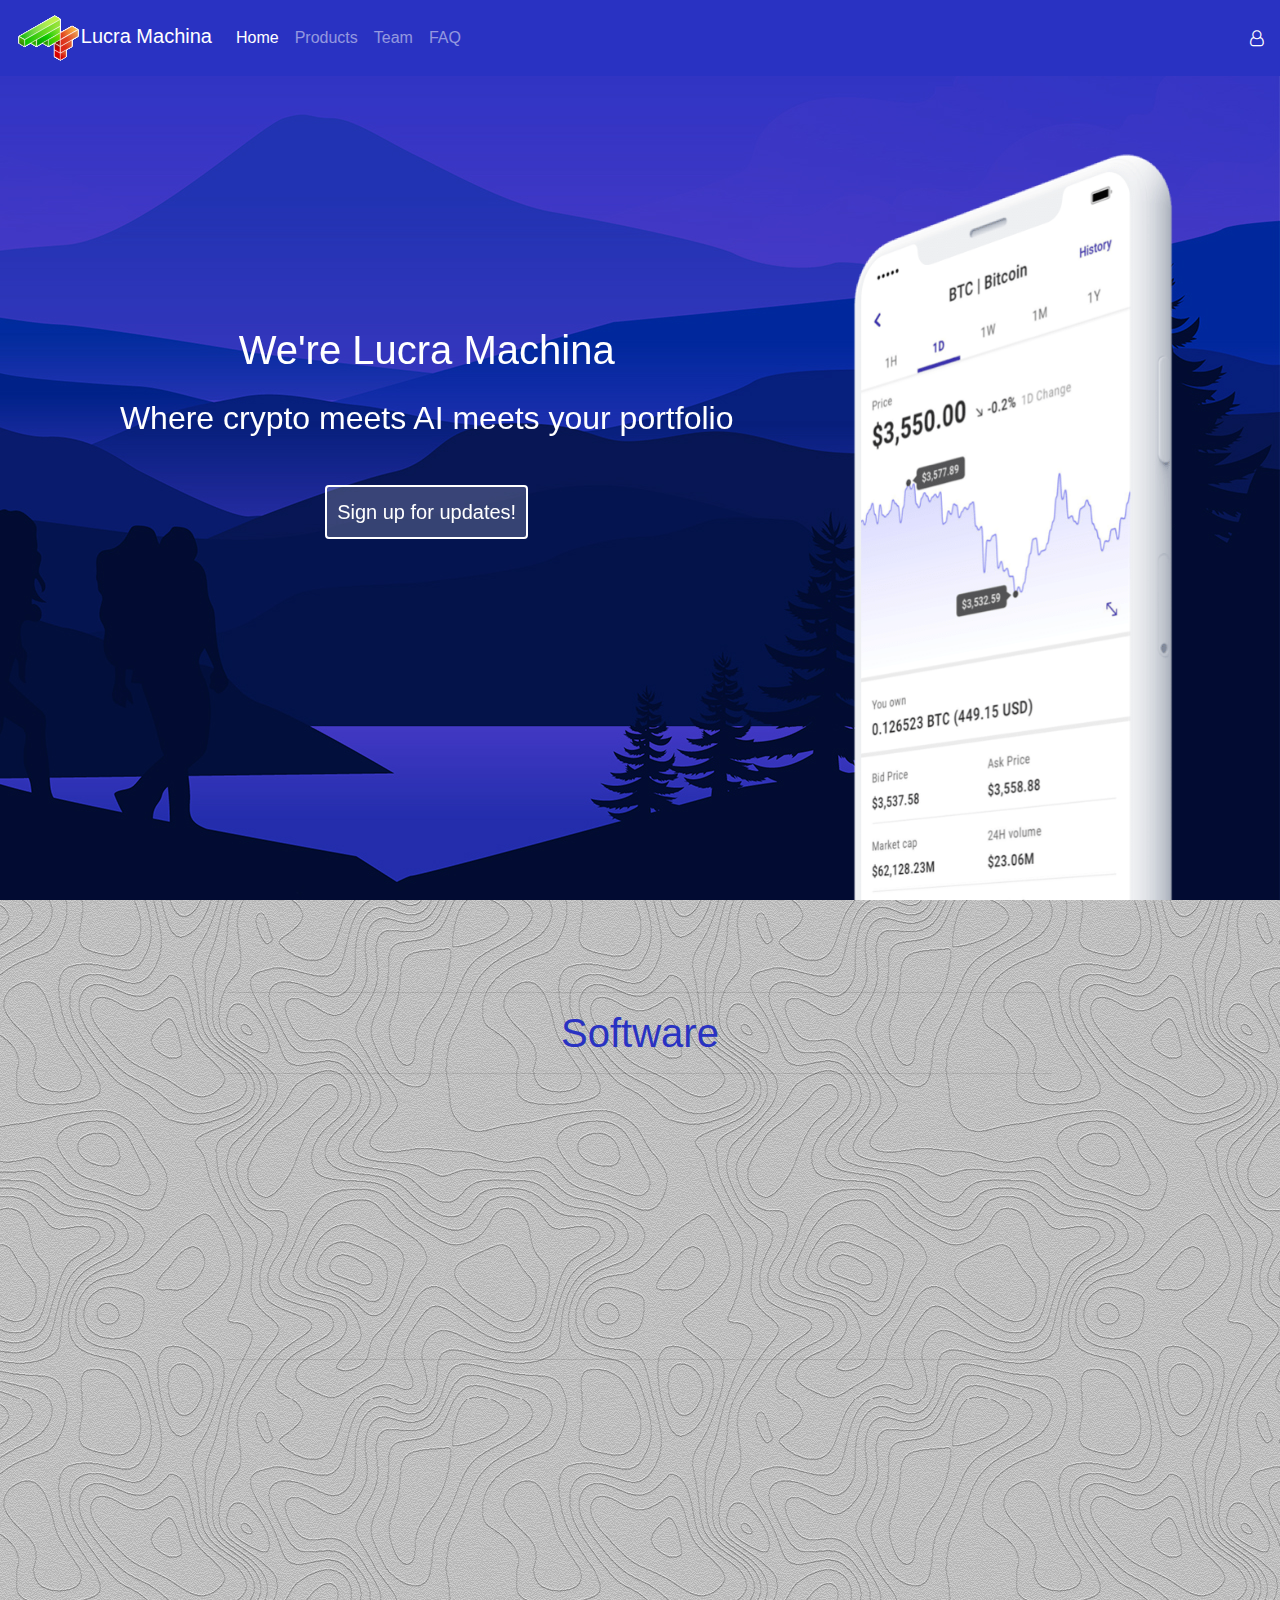
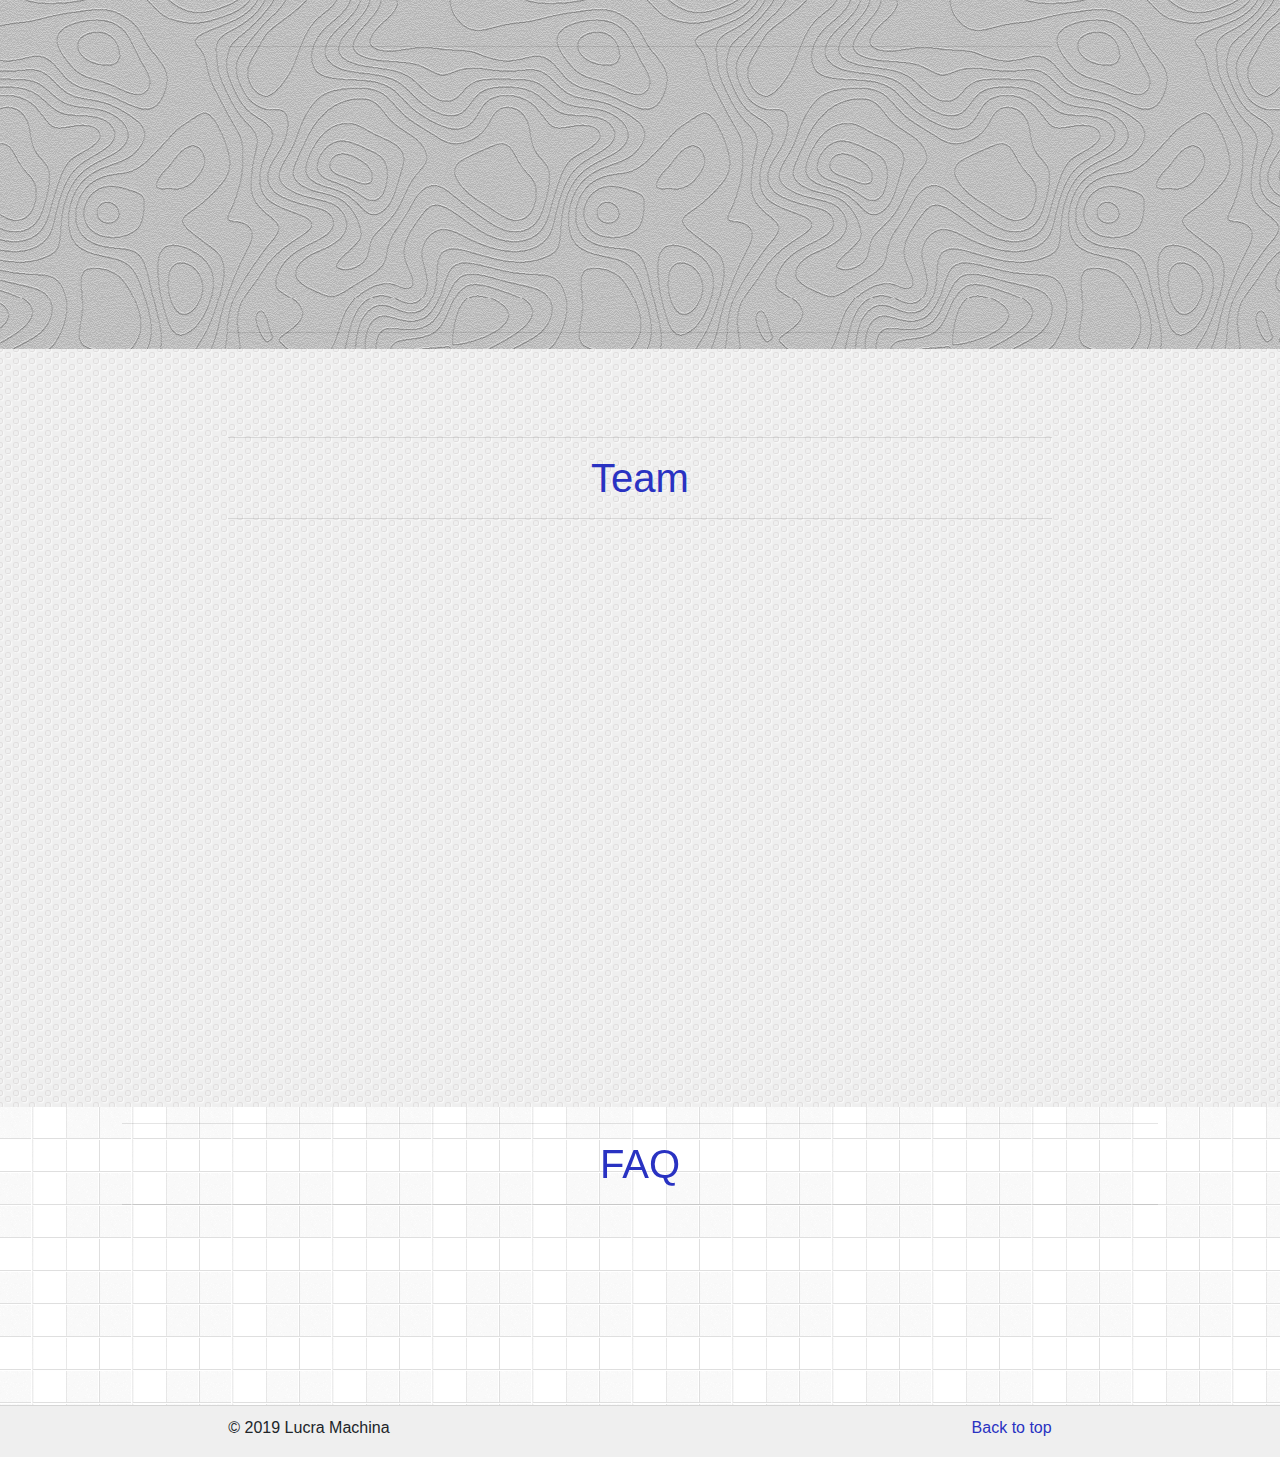
==== commit 4dedba09: "Update index.html" ====
--- a/index.html
+++ b/index.html
@@ -254,14 +254,14 @@
 
     <div id="faq" class="container-fluid marketing">
       <div class="row">
-        <div class="col-lg-2"></div>
-        <div class="col-lg-8">
+        <div class="col-lg-1"></div>
+        <div class="col-lg-10">
           <hr class="featurette-divider">
           <h1 class="text-center featurette-heading">FAQ</h1>
           <hr class="featurette-divider">
           <div class="col-lg-12">
 
-            <div class="row">
+            <div class="row" data-aos="fade-left" data-aos-duration="1500">
               <div class="col-lg-6 PL-0">
                 <button class="faq-title" type="button" data-toggle="collapse" data-target="#multiCollapseExample1" aria-expanded="false" aria-controls="multiCollapseExample1">FAQ 1 <i class="fa fa-plus"></i></button>
                 <div class="collapse multi-collapse" id="multiCollapseExample1">
@@ -281,7 +281,7 @@
               </div>
             </div>
 
-            <div class="row">
+            <div class="row" data-aos="fade-right" data-aos-duration="1500">
                 <div class="col-lg-6 PL-0">
                   <button class="faq-title" type="button" data-toggle="collapse" data-target="#multiCollapseExample3" aria-expanded="false" aria-controls="multiCollapseExample3">FAQ 3 <i class="fa fa-plus"></i></button>
                   <div class="collapse multi-collapse" id="multiCollapseExample3">
--- a/css/style.css
+++ b/css/style.css
@@ -294,6 +294,7 @@
     text-align: left;
     border-bottom: 1px solid #000;
 	margin-bottom: 20px;
+	margin-top:20px;
 }
 
 .faq-title > i {
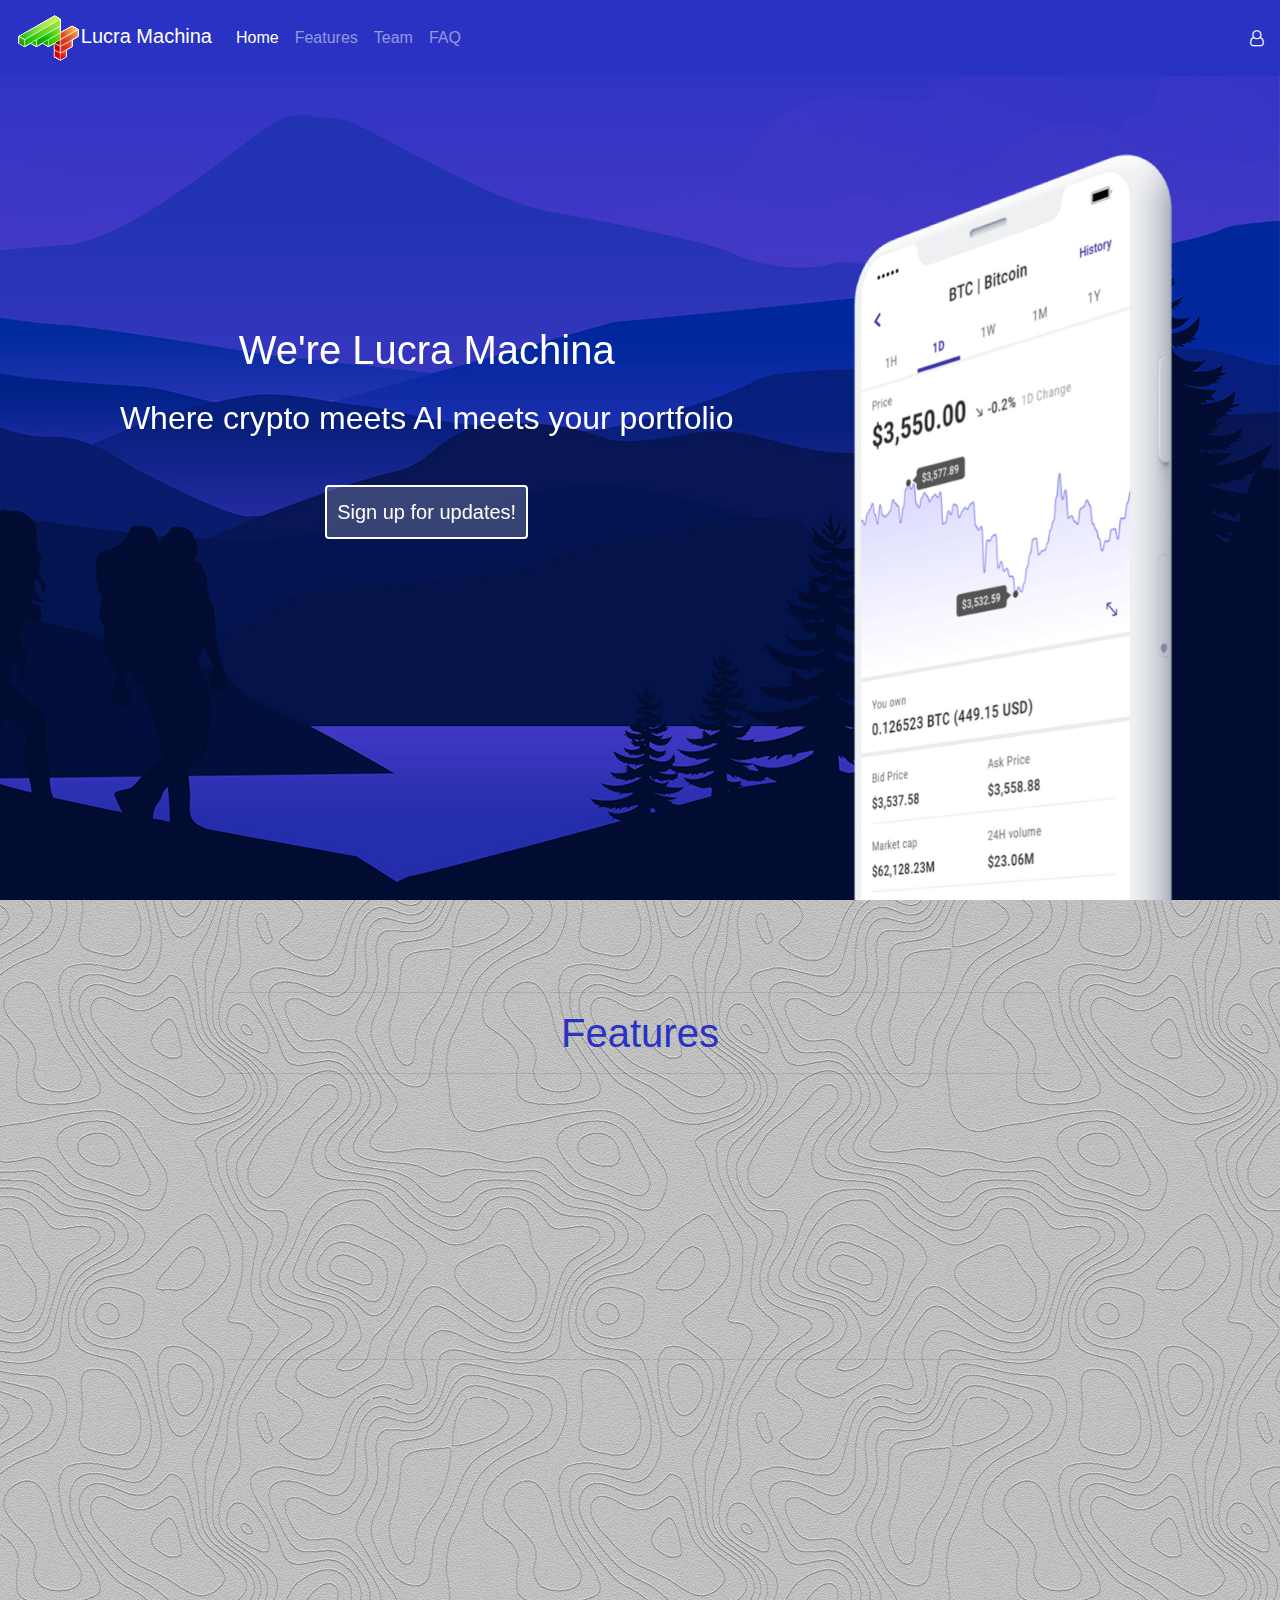
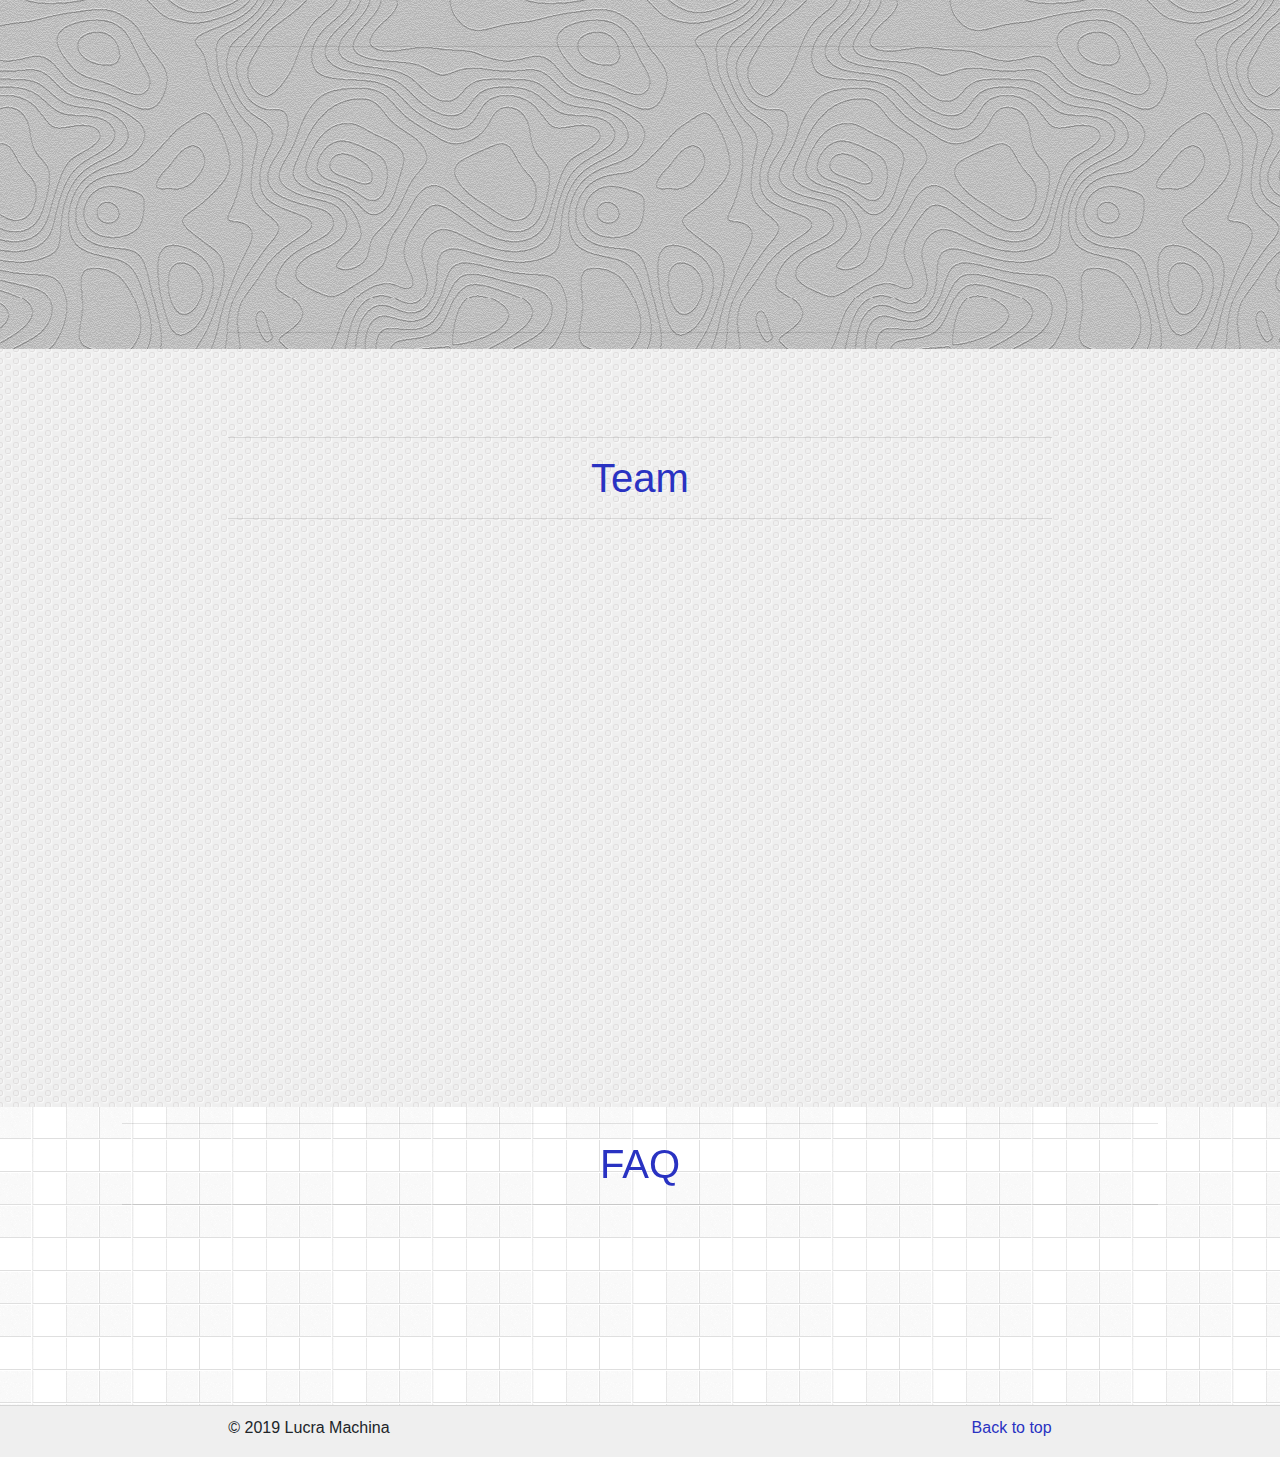
==== commit 649ed695: "Products to Features" ====
--- a/index.html
+++ b/index.html
@@ -35,7 +35,7 @@
               <a class="nav-link" href="#">Home <span class="sr-only">(current)</span></a>
             </li>
             <li class="nav-item">
-              <a class="nav-link" href="#products">Products</a>
+              <a class="nav-link" href="#features">Features</a>
             </li>
             <li class="nav-item">
               <a class="nav-link" href="#team">Team</a>
@@ -136,14 +136,14 @@
           </div>
           <!-- end modal -->
 
-      <div id="products" class="container-fluid">
+      <div id="features" class="container-fluid">
         <div class="row">
           <div class="col-lg-2"></div>
           <div class="col-lg-8">
 		<!-- START THE FEATURETTES -->
 		<hr class="featurette-divider">
 		
-		<h1 class="text-center featurette-heading">Software</h1>
+		<h1 class="text-center featurette-heading">Features</h1>
 		
         <hr class="featurette-divider">
 
@@ -159,7 +159,7 @@
           <div class="col-md-8 order-md-2">
             <h2 class="featurette-heading">Advanced Arb-Bot <span class="text-muted">v3.22</span></h2>
             <p class="lead">Donec ullamcorper nulla non metus auctor fringilla. Vestibulum id ligula porta felis euismod semper. Praesent commodo cursus magna, vel scelerisque nisl consectetur. Fusce dapibus, tellus ac cursus commodo.</p>
-			<p><a class="btn btn-secondary" href="products/product1.html" role="button">View details »</a></p>
+			<p><a class="btn btn-secondary" href="#" role="button">Read more »</a></p>
           </div>
 
         </div>
@@ -178,7 +178,7 @@
           <div class="col-md-8 order-md-2">
             <h2 class="featurette-heading">Swing Trade Bot <span class="text-muted">v1.47</span></h2>
             <p class="lead">Donec ullamcorper nulla non metus auctor fringilla. Vestibulum id ligula porta felis euismod semper. Praesent commodo cursus magna, vel scelerisque nisl consectetur. Fusce dapibus, tellus ac cursus commodo.</p>
-			<p><a class="btn btn-secondary" href="products/product2.html" role="button">View details »</a></p>
+			<p><a class="btn btn-secondary" href="#" role="button">Read more »</a></p>
           </div>
         </div>
 
@@ -196,7 +196,7 @@
           <div class="col-md-8">
             <h2 class="featurette-heading">Trade Boost <span class="text-muted">v2.37</span></h2>
             <p class="lead">Donec ullamcorper nulla non metus auctor fringilla. Vestibulum id ligula porta felis euismod semper. Praesent commodo cursus magna, vel scelerisque nisl consectetur. Fusce dapibus, tellus ac cursus commodo.</p>
-			<p><a class="btn btn-secondary" href="products/product3.html" role="button">View details »</a></p>
+			<p><a class="btn btn-secondary" href="#" role="button">Read more »</a></p>
           </div>
         </div>
 
@@ -262,7 +262,7 @@
           <div class="col-lg-12">
 
             <div class="row" data-aos="fade-left" data-aos-duration="1500">
-              <div class="col-lg-6 PL-0">
+              <div class="col-lg-6">
                 <button class="faq-title" type="button" data-toggle="collapse" data-target="#multiCollapseExample1" aria-expanded="false" aria-controls="multiCollapseExample1">FAQ 1 <i class="fa fa-plus"></i></button>
                 <div class="collapse multi-collapse" id="multiCollapseExample1">
                   <div class="card card-body">
@@ -271,7 +271,7 @@
                 </div>
               </div>
               
-              <div class="col-lg-6 PR-0">
+              <div class="col-lg-6">
                 <button class="faq-title" type="button" data-toggle="collapse" data-target="#multiCollapseExample2" aria-expanded="false" aria-controls="multiCollapseExample2">FAQ 2 <i class="fa fa-plus"></i></button>
                 <div class="collapse multi-collapse" id="multiCollapseExample2">
                   <div class="card card-body">
@@ -282,7 +282,7 @@
             </div>
 
             <div class="row" data-aos="fade-right" data-aos-duration="1500">
-                <div class="col-lg-6 PL-0">
+                <div class="col-lg-6">
                   <button class="faq-title" type="button" data-toggle="collapse" data-target="#multiCollapseExample3" aria-expanded="false" aria-controls="multiCollapseExample3">FAQ 3 <i class="fa fa-plus"></i></button>
                   <div class="collapse multi-collapse" id="multiCollapseExample3">
                     <div class="card card-body">
@@ -291,7 +291,7 @@
                   </div>
                 </div>
                 
-                <div class="col-lg-6 PR-0">
+                <div class="col-lg-6">
                   <button class="faq-title" type="button" data-toggle="collapse" data-target="#multiCollapseExample4" aria-expanded="false" aria-controls="multiCollapseExample4">FAQ 4 <i class="fa fa-plus"></i></button>
                   <div class="collapse multi-collapse" id="multiCollapseExample4">
                     <div class="card card-body">
--- a/css/style.css
+++ b/css/style.css
@@ -107,7 +107,7 @@
 	background-color:transparent!important;
 }
 
-#products {
+#features {
     padding-top: 76px;
 	background: url(../img/cartographer.png);
 	background-color:#fff;
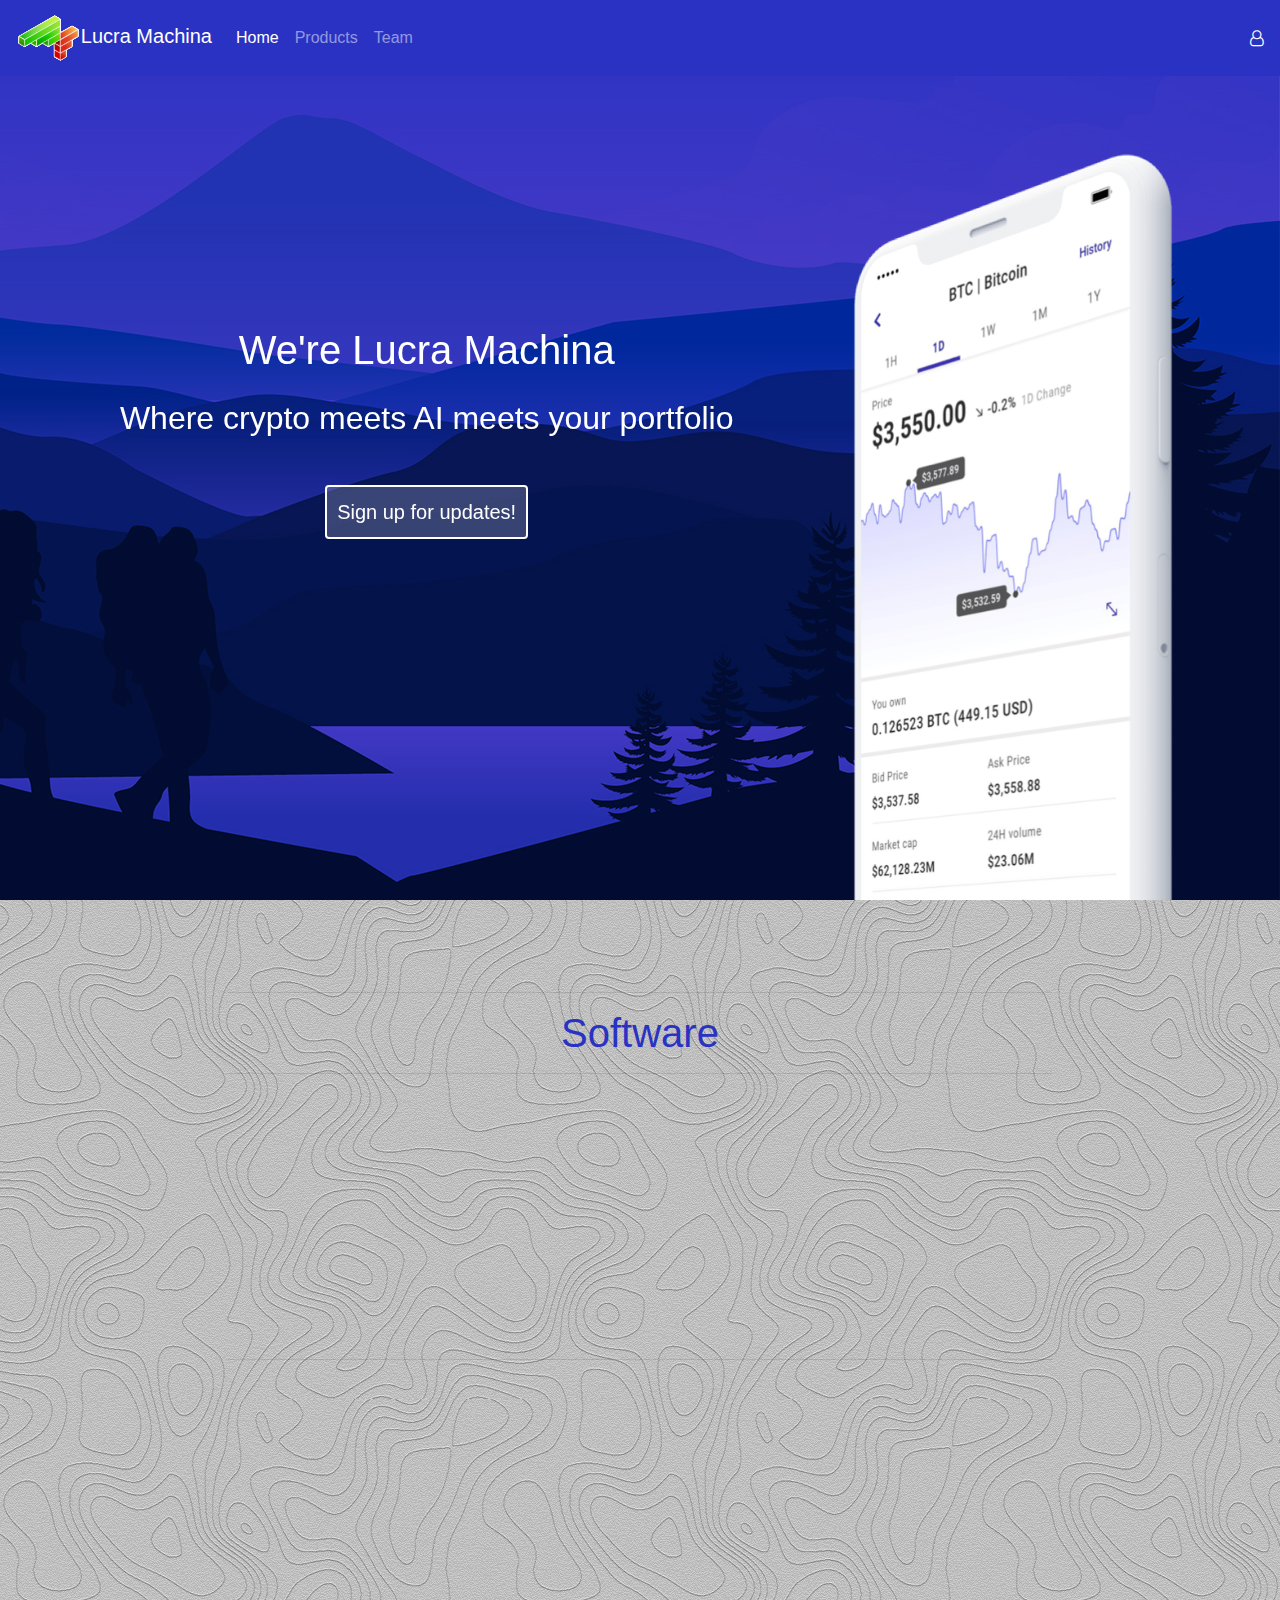
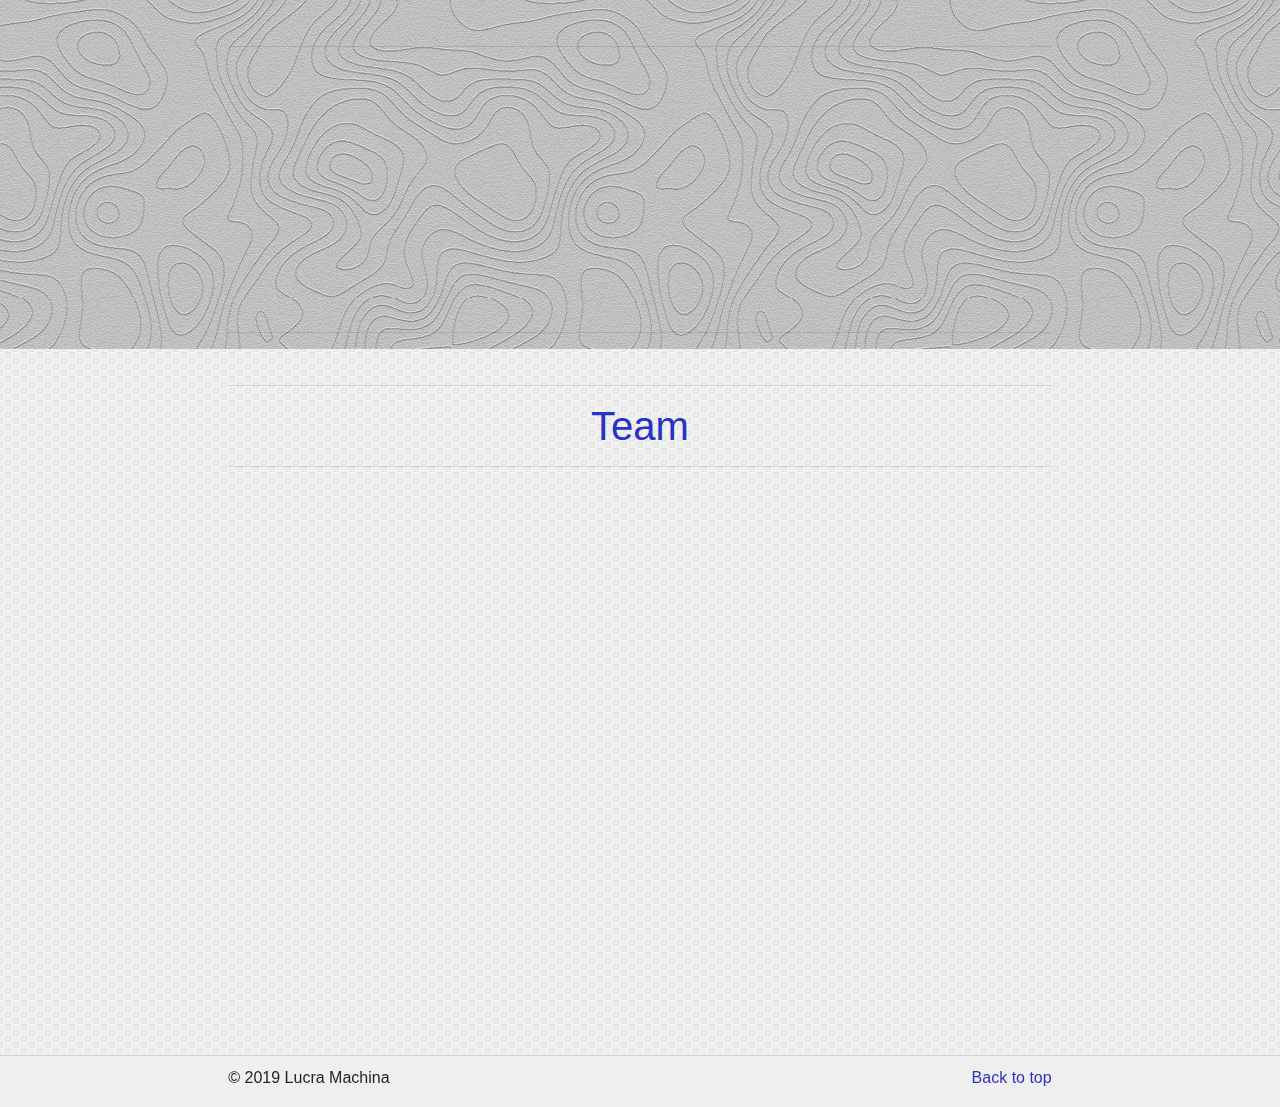
==== commit b80744a2: "product-pages-update" ====
--- a/index.html
+++ b/index.html
@@ -35,13 +35,10 @@
               <a class="nav-link" href="#">Home <span class="sr-only">(current)</span></a>
             </li>
             <li class="nav-item">
-              <a class="nav-link" href="#features">Features</a>
+              <a class="nav-link" href="#products">Products</a>
             </li>
             <li class="nav-item">
               <a class="nav-link" href="#team">Team</a>
-            </li>
-            <li class="nav-item">
-                <a class="nav-link" href="#faq">FAQ</a>
             </li>
           </ul>
 		  <span class="navbar-text">
@@ -136,14 +133,14 @@
           </div>
           <!-- end modal -->
 
-      <div id="features" class="container-fluid">
+      <div id="products" class="container-fluid">
         <div class="row">
           <div class="col-lg-2"></div>
           <div class="col-lg-8">
 		<!-- START THE FEATURETTES -->
 		<hr class="featurette-divider">
 		
-		<h1 class="text-center featurette-heading">Features</h1>
+		<h1 class="text-center featurette-heading">Software</h1>
 		
         <hr class="featurette-divider">
 
@@ -159,7 +156,7 @@
           <div class="col-md-8 order-md-2">
             <h2 class="featurette-heading">Advanced Arb-Bot <span class="text-muted">v3.22</span></h2>
             <p class="lead">Donec ullamcorper nulla non metus auctor fringilla. Vestibulum id ligula porta felis euismod semper. Praesent commodo cursus magna, vel scelerisque nisl consectetur. Fusce dapibus, tellus ac cursus commodo.</p>
-			<p><a class="btn btn-secondary" href="#" role="button">Read more »</a></p>
+			<p><a class="btn btn-secondary" href="products/product1.html" role="button">View details »</a></p>
           </div>
 
         </div>
@@ -178,7 +175,7 @@
           <div class="col-md-8 order-md-2">
             <h2 class="featurette-heading">Swing Trade Bot <span class="text-muted">v1.47</span></h2>
             <p class="lead">Donec ullamcorper nulla non metus auctor fringilla. Vestibulum id ligula porta felis euismod semper. Praesent commodo cursus magna, vel scelerisque nisl consectetur. Fusce dapibus, tellus ac cursus commodo.</p>
-			<p><a class="btn btn-secondary" href="#" role="button">Read more »</a></p>
+			<p><a class="btn btn-secondary" href="products/product2.html" role="button">View details »</a></p>
           </div>
         </div>
 
@@ -196,7 +193,7 @@
           <div class="col-md-8">
             <h2 class="featurette-heading">Trade Boost <span class="text-muted">v2.37</span></h2>
             <p class="lead">Donec ullamcorper nulla non metus auctor fringilla. Vestibulum id ligula porta felis euismod semper. Praesent commodo cursus magna, vel scelerisque nisl consectetur. Fusce dapibus, tellus ac cursus commodo.</p>
-			<p><a class="btn btn-secondary" href="#" role="button">Read more »</a></p>
+			<p><a class="btn btn-secondary" href="products/product3.html" role="button">View details »</a></p>
           </div>
         </div>
 
@@ -251,62 +248,6 @@
       </div>
     </div>
     </div><!-- /.container -->
-
-    <div id="faq" class="container-fluid marketing">
-      <div class="row">
-        <div class="col-lg-1"></div>
-        <div class="col-lg-10">
-          <hr class="featurette-divider">
-          <h1 class="text-center featurette-heading">FAQ</h1>
-          <hr class="featurette-divider">
-          <div class="col-lg-12">
-
-            <div class="row" data-aos="fade-left" data-aos-duration="1500">
-              <div class="col-lg-6">
-                <button class="faq-title" type="button" data-toggle="collapse" data-target="#multiCollapseExample1" aria-expanded="false" aria-controls="multiCollapseExample1">FAQ 1 <i class="fa fa-plus"></i></button>
-                <div class="collapse multi-collapse" id="multiCollapseExample1">
-                  <div class="card card-body">
-                    Anim pariatur cliche reprehenderit, enim eiusmod high life accusamus terry richardson ad squid. Nihil anim keffiyeh helvetica, craft beer labore wes anderson cred nesciunt sapiente ea proident.
-                  </div>
-                </div>
-              </div>
-              
-              <div class="col-lg-6">
-                <button class="faq-title" type="button" data-toggle="collapse" data-target="#multiCollapseExample2" aria-expanded="false" aria-controls="multiCollapseExample2">FAQ 2 <i class="fa fa-plus"></i></button>
-                <div class="collapse multi-collapse" id="multiCollapseExample2">
-                  <div class="card card-body">
-                    Anim pariatur cliche reprehenderit, enim eiusmod high life accusamus terry richardson ad squid. Nihil anim keffiyeh helvetica, craft beer labore wes anderson cred nesciunt sapiente ea proident.
-                  </div>
-                </div>
-              </div>
-            </div>
-
-            <div class="row" data-aos="fade-right" data-aos-duration="1500">
-                <div class="col-lg-6">
-                  <button class="faq-title" type="button" data-toggle="collapse" data-target="#multiCollapseExample3" aria-expanded="false" aria-controls="multiCollapseExample3">FAQ 3 <i class="fa fa-plus"></i></button>
-                  <div class="collapse multi-collapse" id="multiCollapseExample3">
-                    <div class="card card-body">
-                      Anim pariatur cliche reprehenderit, enim eiusmod high life accusamus terry richardson ad squid. Nihil anim keffiyeh helvetica, craft beer labore wes anderson cred nesciunt sapiente ea proident.
-                    </div>
-                  </div>
-                </div>
-                
-                <div class="col-lg-6">
-                  <button class="faq-title" type="button" data-toggle="collapse" data-target="#multiCollapseExample4" aria-expanded="false" aria-controls="multiCollapseExample4">FAQ 4 <i class="fa fa-plus"></i></button>
-                  <div class="collapse multi-collapse" id="multiCollapseExample4">
-                    <div class="card card-body">
-                      Anim pariatur cliche reprehenderit, enim eiusmod high life accusamus terry richardson ad squid. Nihil anim keffiyeh helvetica, craft beer labore wes anderson cred nesciunt sapiente ea proident.
-                    </div>
-                  </div>
-                </div>
-              </div>
-
-          </div>
-
-
-        </div>
-      </div>
-    </div>
 
 
       <!-- FOOTER -->
@@ -335,15 +276,6 @@
     AOS.init();
   </script>
 
-<script>
-  $(document).ready(function(){
-    $(".faq-title").click(function(){
-      $(this).children().toggleClass("fa-plus");
-      $(this).children().toggleClass("fa-minus");
-    });
-  });
-  </script>
-
   
 
 
--- a/css/style.css
+++ b/css/style.css
@@ -107,7 +107,7 @@
 	background-color:transparent!important;
 }
 
-#features {
+#products {
     padding-top: 76px;
 	background: url(../img/cartographer.png);
 	background-color:#fff;
@@ -183,7 +183,7 @@
 
 
 #team {
-	padding-top:72px;
+	padding-top:20px;
 	background: url(../img/circles.png);
 	background-color:#fff;
 	padding-bottom:40px;
@@ -272,34 +272,6 @@
 	margin-bottom:20px;
 }
 
-#faq {
-	background: url("../img/batthern.png");
-	background-color:#fff;
-	padding-bottom: 20px;
-}
-
-.faq-body {
-	height: 0;
-    overflow: hidden;
-}
-
-.faq-body-open {
-	height:auto;
-}
-.faq-title {
-	background: none;
-    border: none;
-    font-size: 26px;
-    width: 100%;
-    text-align: left;
-    border-bottom: 1px solid #000;
-	margin-bottom: 20px;
-	margin-top:20px;
-}
-
-.faq-title > i {
-    float: right;
-}
 
 
 footer {
